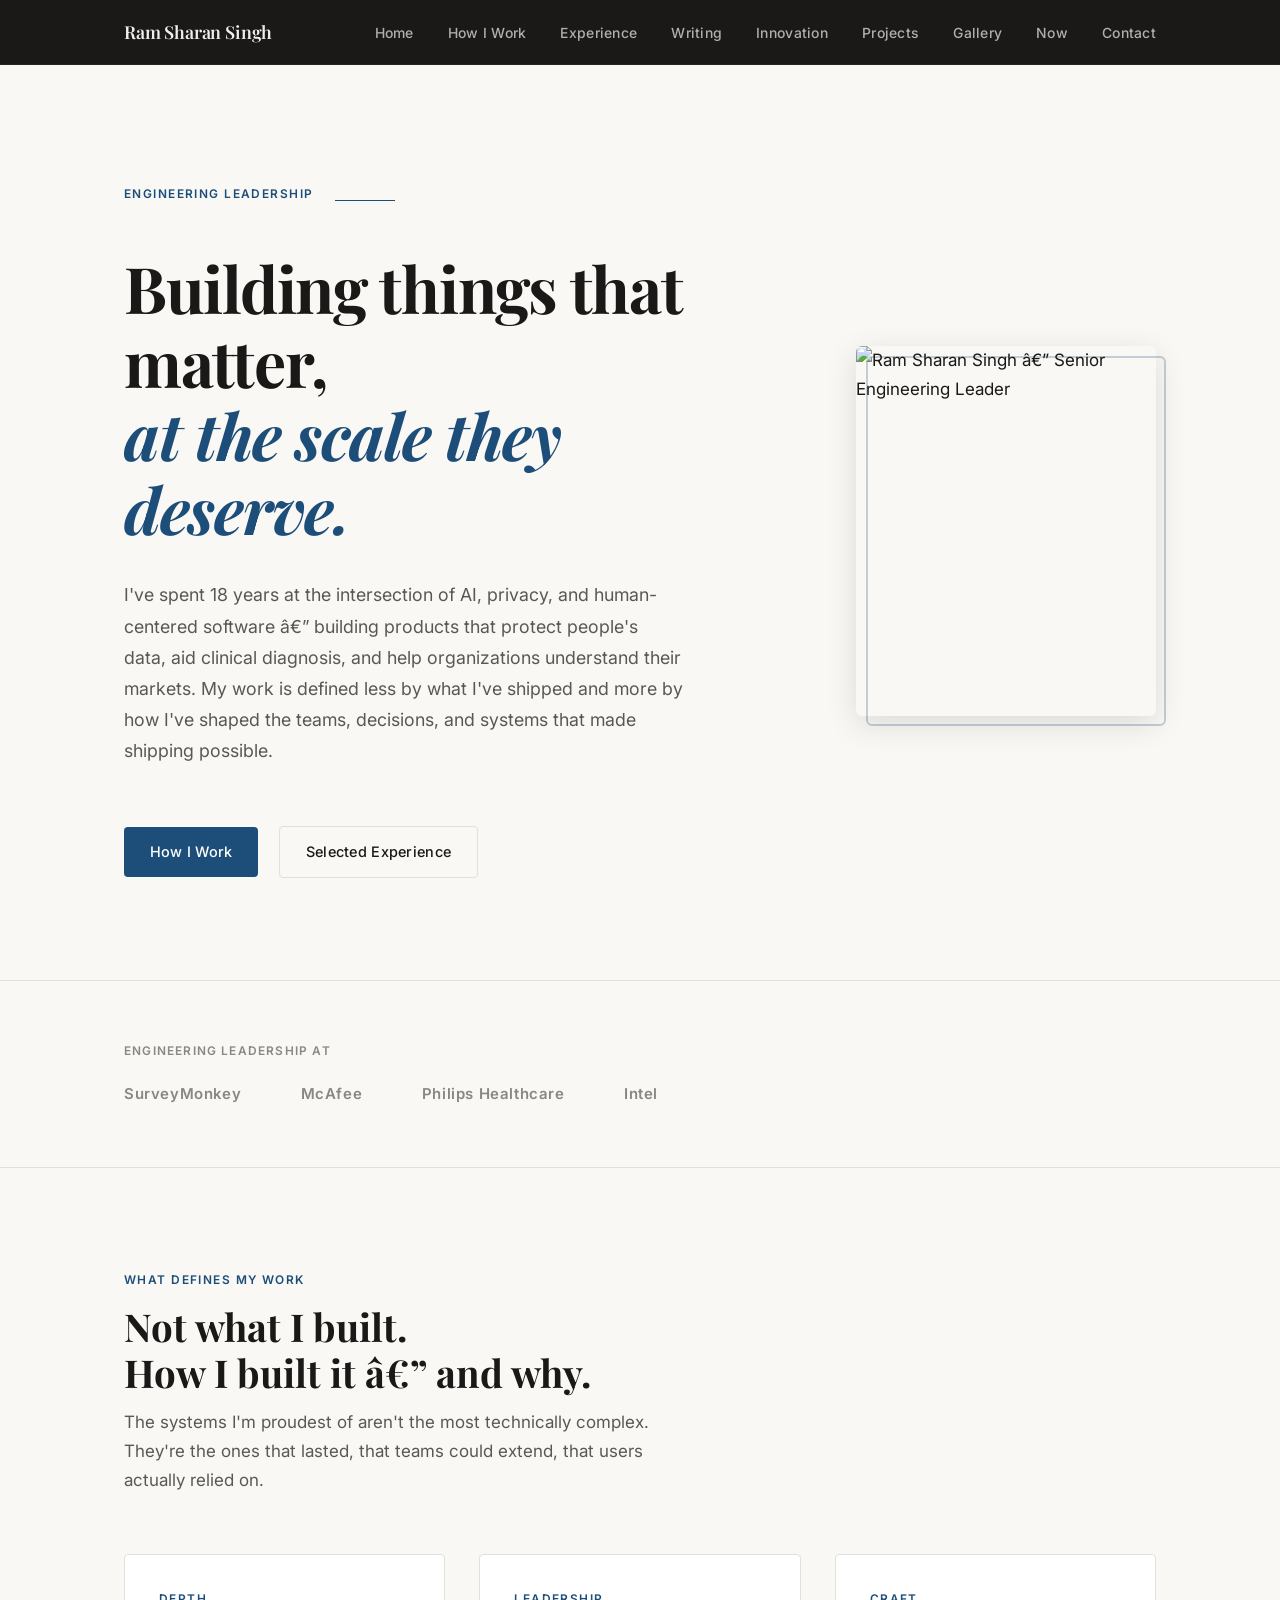
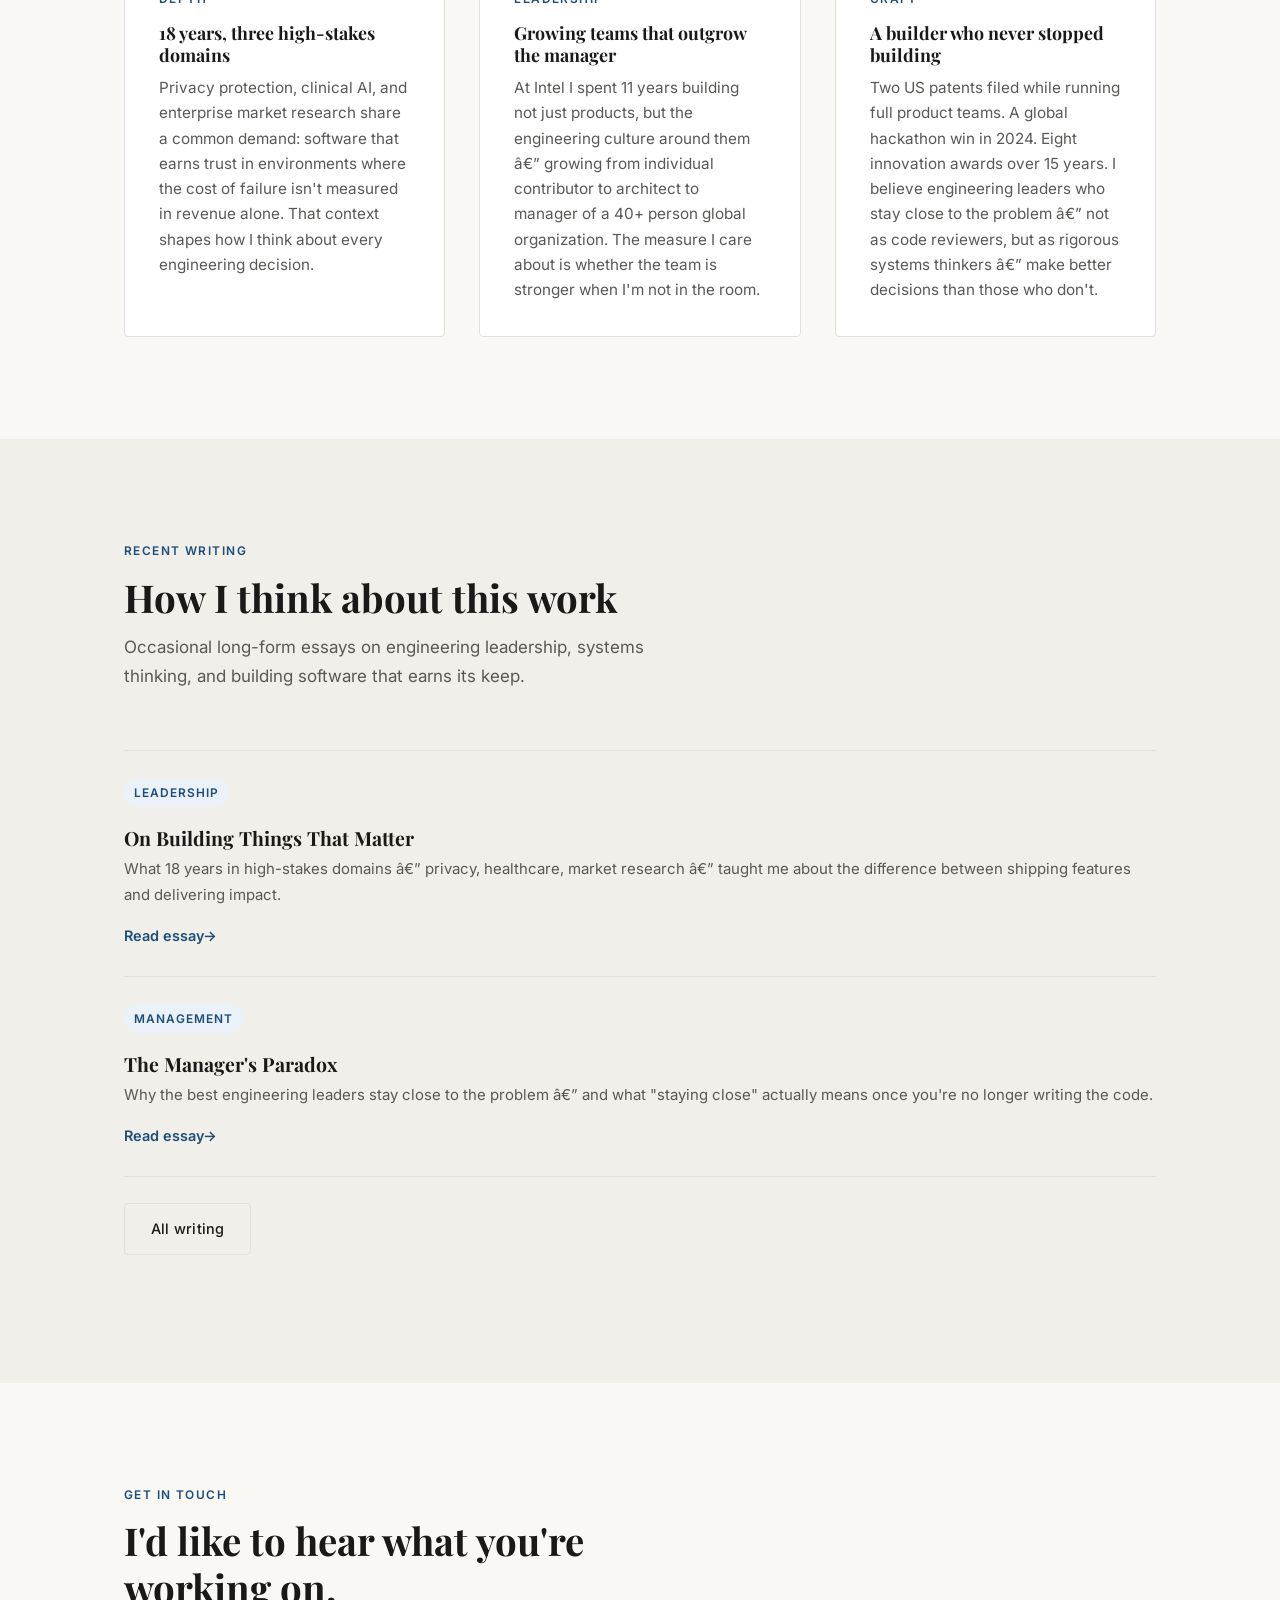
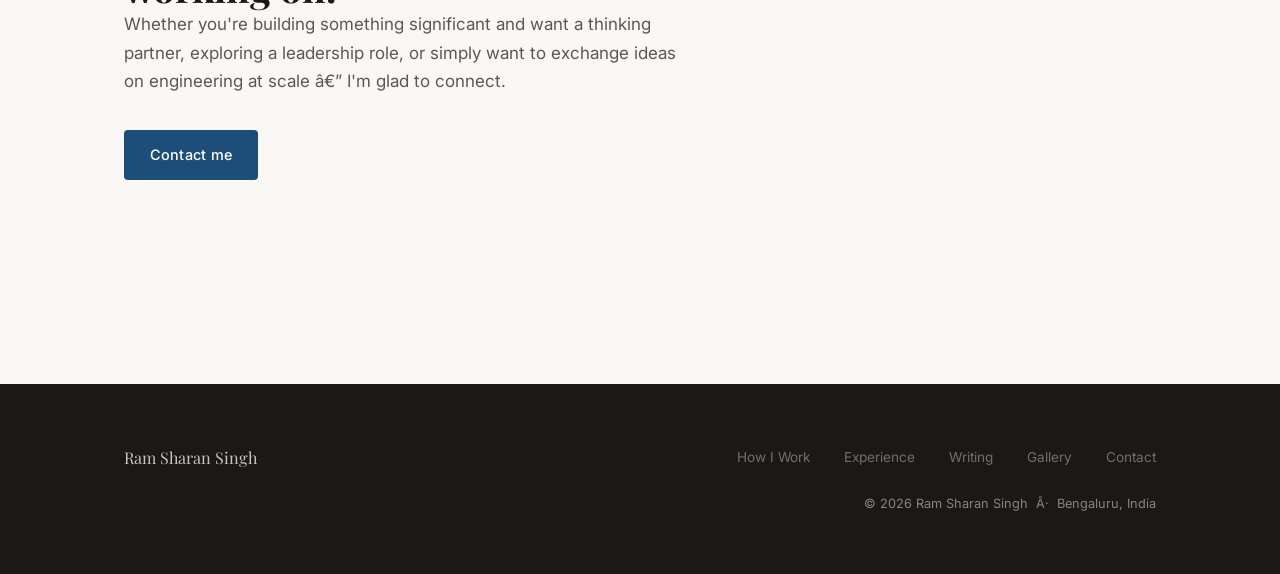
==== index.html @ 9e93222e "Add gallery page, align gallery layout, and fix site navigation" ====
﻿<!DOCTYPE html>
<html lang="en">
<head>
  <meta charset="UTF-8" />
  <meta name="viewport" content="width=device-width, initial-scale=1.0" />

  <title>Ram Sharan Singh â€” Senior Engineering Leader | AI, Privacy &amp; Scale</title>
  <meta name="description" content="Ram Sharan Singh is a senior engineering leader with 18 years building AI-powered products in privacy, healthcare, and market research at SurveyMonkey, McAfee, Philips, and Intel. Based in Bengaluru, India." />
  <meta name="keywords" content="Ram Sharan Singh, engineering leader, AI, privacy, SurveyMonkey, McAfee, Philips Healthcare, Intel, Bengaluru, India, senior engineering manager" />
  <meta name="author" content="Ram Sharan Singh" />
  <meta name="robots" content="index, follow" />

  <!-- Open Graph -->
  <meta property="og:type" content="website" />
  <meta property="og:url" content="https://ramsharans.com/" />
  <meta property="og:site_name" content="Ram Sharan Singh" />
  <meta property="og:title" content="Ram Sharan Singh â€” Senior Engineering Leader" />
  <meta property="og:description" content="18 years building what matters â€” AI, privacy, healthcare, and market research at SurveyMonkey, McAfee, Philips, and Intel." />
  <meta property="og:image" content="https://ramsharans.com/images/photo.png" />
  <meta property="og:image:width" content="420" />
  <meta property="og:image:height" content="520" />
  <meta property="og:image:alt" content="Ram Sharan Singh â€” Senior Engineering Leader" />
  <meta property="og:locale" content="en_IN" />

  <!-- Canonical -->
  <link rel="canonical" href="https://ramsharans.com/" />

  <!-- JSON-LD: Person schema -->
  <script type="application/ld+json">
  {
    "@context": "https://schema.org",
    "@type": "Person",
    "name": "Ram Sharan Singh",
    "jobTitle": "Senior Engineering Manager",
    "description": "Engineering leader with 18 years of experience building AI-powered products in privacy, healthcare, and market research at SurveyMonkey, McAfee, Philips Healthcare, and Intel.",
    "url": "https://ramsharans.com",
    "image": "https://ramsharans.com/images/photo.png",
    "sameAs": [
      "https://www.linkedin.com/in/ramsharans",
      "https://github.com/ramsharans"
    ],
    "worksFor": {
      "@type": "Organization",
      "name": "SurveyMonkey",
      "url": "https://www.surveymonkey.com"
    },
    "address": {
      "@type": "PostalAddress",
      "addressLocality": "Bengaluru",
      "addressRegion": "Karnataka",
      "addressCountry": "IN"
    },
    "alumniOf": [
      { "@type": "Organization", "name": "McAfee" },
      { "@type": "Organization", "name": "Philips Healthcare" },
      { "@type": "Organization", "name": "Intel" }
    ],
    "knowsAbout": [
      "Engineering Leadership",
      "Artificial Intelligence",
      "Privacy Technology",
      "Cloud Architecture",
      "Healthcare Technology",
      "Market Research Technology",
      "Software Engineering Management",
      "Distributed Systems"
    ],
    "hasCredential": [
      {
        "@type": "EducationalOccupationalCredential",
        "name": "Master of Computer Applications",
        "credentialCategory": "degree"
      },
      {
        "@type": "EducationalOccupationalCredential",
        "name": "The Leadership Consortium Certificate",
        "credentialCategory": "certificate"
      }
    ]
  }
  </script>

  <!-- JSON-LD: WebSite schema -->
  <script type="application/ld+json">
  {
    "@context": "https://schema.org",
    "@type": "WebSite",
    "name": "Ram Sharan Singh",
    "url": "https://ramsharans.com",
    "description": "Personal website of Ram Sharan Singh, senior engineering leader specialising in AI, privacy, and scalable software systems.",
    "author": {
      "@type": "Person",
      "name": "Ram Sharan Singh"
    }
  }
  </script>

  <!-- Favicon -->
  <link rel="icon" type="image/svg+xml" href="images/favicon.svg" />
  <!-- Theme colour for mobile browsers -->
  <meta name="theme-color" content="#1D4E7A" />

  <link rel="stylesheet" href="css/main.css" />

  <!-- Google Analytics -->
  <script async src="https://www.googletagmanager.com/gtag/js?id=G-N9EWBCT1ZE"></script>
  <script>
    window.dataLayer = window.dataLayer || [];
    function gtag(){dataLayer.push(arguments);}
    gtag('js', new Date());
    gtag('config', 'G-N9EWBCT1ZE');
  </script>
</head>
<body>

  <!-- ============================================================
       NAVIGATION â€” same across all pages
       ============================================================ -->
  <nav class="nav" role="navigation" aria-label="Main navigation">
    <div class="nav-inner">
      <a href="index.html" class="nav-brand">Ram Sharan Singh</a>
      <button class="nav-toggle" aria-label="Toggle menu" aria-expanded="false">
        <span></span><span></span><span></span>
      </button>
      <ul class="nav-links" role="list">
        <li><a href="index.html">Home</a></li>
        <li><a href="how-i-work.html">How I Work</a></li>
        <li><a href="experience.html">Experience</a></li>
        <li><a href="writing.html">Writing</a></li>
        <li><a href="innovation.html">Innovation</a></li>
        <li><a href="projects.html">Projects</a></li>
        <li><a href="gallery.html">Gallery</a></li>
        <li><a href="now.html">Now</a></li>
        <li><a href="contact.html">Contact</a></li>
      </ul>
    </div>
  </nav>

  <main>

    <!-- ============================================================
         HERO
         Customize: headline, summary paragraph, CTA links
         Photo: replace images/photo.png with your own image file
         ============================================================ -->
    <section class="hero section">
      <div class="container">
        <div class="hero-layout">

          <!-- Left: text content -->
          <div class="hero-content">
            <div class="hero-eyebrow">
              <span class="eyebrow">Engineering Leadership</span>
            </div>

            <h1>
              Building things that matter,<br>
              <em>at the scale they deserve.</em>
            </h1>

            <p class="hero-summary">
              I've spent 18 years at the intersection of AI, privacy, and human-centered
              software â€” building products that protect people's data, aid clinical diagnosis,
              and help organizations understand their markets. My work is defined less by
              what I've shipped and more by how I've shaped the teams, decisions, and systems
              that made shipping possible.
            </p>

            <div class="hero-ctas">
              <a href="how-i-work.html" class="btn btn-primary">How I Work</a>
              <a href="experience.html" class="btn btn-secondary">Selected Experience</a>
            </div>
          </div>

          <!-- Right: portrait photo -->
          <div class="hero-photo-wrap">
            <div class="hero-photo-frame">
              <img
                src="images/photo.png"
                alt="Ram Sharan Singh â€” Senior Engineering Leader"
                class="hero-photo"
                width="420"
                height="520"
                loading="eager"
              />
            </div>
          </div>

        </div>
      </div>
    </section>

    <!-- ============================================================
         CREDIBILITY BAR
         Customize: company names / tenure
         ============================================================ -->
    <section class="credibility">
      <div class="container">
        <p class="credibility-label">Engineering leadership at</p>
        <div class="credibility-logos">
          <span>SurveyMonkey</span>
          <span>McAfee</span>
          <span>Philips Healthcare</span>
          <span>Intel</span>
        </div>
      </div>
    </section>

    <!-- ============================================================
         POSITIONING HIGHLIGHTS â€” three signal cards
         ============================================================ -->
    <section class="section">
      <div class="container">

        <div class="section-header">
          <span class="eyebrow">What defines my work</span>
          <h2>Not what I built.<br>How I built it â€” and why.</h2>
          <p>
            The systems I'm proudest of aren't the most technically complex.
            They're the ones that lasted, that teams could extend, that users actually relied on.
          </p>
        </div>

        <div class="highlights">

          <div class="highlight-card">
            <span class="eyebrow">Depth</span>
            <h3>18 years, three high-stakes domains</h3>
            <p>
              Privacy protection, clinical AI, and enterprise market research share a common
              demand: software that earns trust in environments where the cost of failure
              isn't measured in revenue alone. That context shapes how I think about every
              engineering decision.
            </p>
          </div>

          <div class="highlight-card">
            <span class="eyebrow">Leadership</span>
            <h3>Growing teams that outgrow the manager</h3>
            <p>
              At Intel I spent 11 years building not just products, but the engineering culture
              around them â€” growing from individual contributor to architect to manager of
              a 40+ person global organization. The measure I care about is whether the team
              is stronger when I'm not in the room.
            </p>
          </div>

          <div class="highlight-card">
            <span class="eyebrow">Craft</span>
            <h3>A builder who never stopped building</h3>
            <p>
              Two US patents filed while running full product teams. A global hackathon win
              in 2024. Eight innovation awards over 15 years. I believe engineering leaders
              who stay close to the problem â€” not as code reviewers, but as rigorous systems
              thinkers â€” make better decisions than those who don't.
            </p>
          </div>

        </div>

      </div>
    </section>

    <!-- ============================================================
         WRITING TEASER
         ============================================================ -->
    <section class="section section-alt">
      <div class="container">

        <div class="section-header">
          <span class="eyebrow">Recent Writing</span>
          <h2>How I think about this work</h2>
          <p>
            Occasional long-form essays on engineering leadership, systems thinking,
            and building software that earns its keep.
          </p>
        </div>

        <div style="display:flex; flex-direction:column; gap:1px;">

          <div style="padding: 1.5rem 0; border-top: 1px solid var(--border);">
            <span class="writing-tag">Leadership</span>
            <h3 style="font-size:1.15rem; margin: 0.4rem 0 0.4rem;">
              <a href="writing/on-building-things-that-matter.html" style="color:var(--text-primary); transition:color 200ms ease;">
                On Building Things That Matter
              </a>
            </h3>
            <p style="font-size:0.88rem; color:var(--text-secondary); margin-bottom:0.75rem;">
              What 18 years in high-stakes domains â€” privacy, healthcare, market research â€”
              taught me about the difference between shipping features and delivering impact.
            </p>
            <a href="writing/on-building-things-that-matter.html" class="btn-ghost">Read essay</a>
          </div>

          <div style="padding: 1.5rem 0; border-top: 1px solid var(--border);">
            <span class="writing-tag">Management</span>
            <h3 style="font-size:1.15rem; margin: 0.4rem 0 0.4rem;">
              <a href="writing/the-managers-paradox.html" style="color:var(--text-primary); transition:color 200ms ease;">
                The Manager's Paradox
              </a>
            </h3>
            <p style="font-size:0.88rem; color:var(--text-secondary); margin-bottom:0.75rem;">
              Why the best engineering leaders stay close to the problem â€”
              and what "staying close" actually means once you're no longer writing the code.
            </p>
            <a href="writing/the-managers-paradox.html" class="btn-ghost">Read essay</a>
          </div>

          <div style="padding: 1.5rem 0; border-top: 1px solid var(--border);">
            <a href="writing.html" class="btn btn-secondary" style="display:inline-flex;">
              All writing
            </a>
          </div>

        </div>

      </div>
    </section>

    <!-- ============================================================
         CONTACT CTA
         ============================================================ -->
    <section class="section">
      <div class="container">
        <div style="max-width:560px;">
          <span class="eyebrow">Get in touch</span>
          <h2>I'd like to hear what you're working on.</h2>
          <p style="color:var(--text-secondary); margin-bottom:var(--space-lg);">
            Whether you're building something significant and want a thinking partner,
            exploring a leadership role, or simply want to exchange ideas on engineering
            at scale â€” I'm glad to connect.
          </p>
          <a href="contact.html" class="btn btn-primary">Contact me</a>
        </div>
      </div>
    </section>

  </main>

  <!-- ============================================================
       FOOTER â€” same across all pages
       ============================================================ -->
  <footer class="footer" role="contentinfo">
    <div class="footer-inner">
      <span class="footer-brand">Ram Sharan Singh</span>
      <nav class="footer-links" aria-label="Footer navigation">
        <a href="how-i-work.html">How I Work</a>
        <a href="experience.html">Experience</a>
        <a href="writing.html">Writing</a>
        
        <a href="gallery.html">Gallery</a>
        <a href="contact.html">Contact</a>
      </nav>
      <p class="footer-copy">
        <!-- Customize: update year automatically or manually -->
        &copy; 2026 Ram Sharan Singh &nbsp;Â·&nbsp; Bengaluru, India
      </p>
    </div>
  </footer>

  <script src="js/nav.js"></script>
</body>
</html>
---- css/main.css ----
/* ============================================================
   Ram Sharan Singh — Personal Site
   Design System: Minimalist editorial, calm authority
   Customize: CSS variables in :root for colors/fonts
   ============================================================ */

/* --- Google Fonts import --- */
@import url('https://fonts.googleapis.com/css2?family=Playfair+Display:ital,wght@0,400;0,600;0,700;1,400&family=Inter:wght@300;400;500;600&display=swap');

/* --- Design Tokens --- */
:root {
  /* Color palette */
  --bg:          #F9F8F5;      /* warm off-white canvas */
  --bg-alt:      #F1EFE9;      /* alternating section background */
  --surface:     #FFFFFF;
  --text-primary: #1A1918;     /* warm near-black */
  --text-secondary: #5A5855;   /* warm mid-gray */
  --text-muted:  #8A8884;      /* light gray labels */
  --accent:      #1D4E7A;      /* deep slate blue — authority, calm */
  --accent-hover: #163A5A;
  --accent-light: #EAF1F8;
  --border:      #E2E0DC;
  --nav-bg:      #1A1918;      /* dark nav */
  --nav-text:    #F0EFEB;

  /* Typography */
  --font-serif:  'Playfair Display', Georgia, 'Times New Roman', serif;
  --font-sans:   'Inter', -apple-system, BlinkMacSystemFont, 'Segoe UI', sans-serif;

  /* Spacing */
  --space-xs:   0.375rem;
  --space-sm:   0.75rem;
  --space-md:   1.25rem;
  --space-lg:   2rem;
  --space-xl:   3.5rem;
  --space-2xl:  6rem;

  /* Layout */
  --container:  1100px;
  --prose:      680px;

  /* Transitions */
  --transition: 200ms ease;

  /* Radius */
  --radius:     4px;
}

/* --- Reset --- */
*, *::before, *::after { box-sizing: border-box; margin: 0; padding: 0; }

html {
  font-size: 17px;
  scroll-behavior: smooth;
  -webkit-text-size-adjust: 100%;
}

body {
  font-family: var(--font-sans);
  background: var(--bg);
  color: var(--text-primary);
  line-height: 1.7;
  font-weight: 400;
  -webkit-font-smoothing: antialiased;
  -moz-osx-font-smoothing: grayscale;
}

img { max-width: 100%; display: block; }
a { color: inherit; text-decoration: none; }
ul { list-style: none; }

/* --- Typography --- */
h1, h2, h3, h4 {
  font-family: var(--font-serif);
  line-height: 1.2;
  font-weight: 700;
  color: var(--text-primary);
}

h1 { font-size: clamp(2.4rem, 5vw, 3.8rem); }
h2 { font-size: clamp(1.75rem, 3vw, 2.5rem); }
h3 { font-size: clamp(1.25rem, 2vw, 1.6rem); }
h4 { font-size: 1.1rem; font-family: var(--font-sans); font-weight: 600; }

p { margin-bottom: 1.25em; }
p:last-child { margin-bottom: 0; }

strong { font-weight: 600; }
em { font-style: italic; }

/* --- Layout Utilities --- */
.container {
  max-width: var(--container);
  margin: 0 auto;
  padding: 0 var(--space-lg);
}

.prose {
  max-width: var(--prose);
}

.section {
  padding: var(--space-2xl) 0;
}

.section-alt {
  background: var(--bg-alt);
}

/* --- Eyebrow Labels --- */
.eyebrow {
  font-family: var(--font-sans);
  font-size: 0.7rem;
  font-weight: 600;
  letter-spacing: 0.12em;
  text-transform: uppercase;
  color: var(--accent);
  display: block;
  margin-bottom: 0.75rem;
}

/* --- Navigation --- */
.nav {
  background: var(--nav-bg);
  position: sticky;
  top: 0;
  z-index: 100;
  border-bottom: 1px solid rgba(255,255,255,0.05);
}

.nav-inner {
  max-width: var(--container);
  margin: 0 auto;
  padding: 0 var(--space-lg);
  display: flex;
  align-items: center;
  justify-content: space-between;
  height: 64px;
}

.nav-brand {
  font-family: var(--font-serif);
  font-size: 1.05rem;
  font-weight: 600;
  color: var(--nav-text);
  letter-spacing: -0.01em;
  white-space: nowrap;
}

.nav-brand:hover { color: #fff; }

.nav-links {
  display: flex;
  align-items: center;
  gap: var(--space-lg);
}

.nav-links a {
  font-size: 0.82rem;
  font-weight: 500;
  color: rgba(240,239,235,0.7);
  letter-spacing: 0.02em;
  transition: color var(--transition);
  white-space: nowrap;
}

.nav-links a:hover,
.nav-links a.active { color: #fff; }

/* Hamburger toggle */
.nav-toggle {
  display: none;
  flex-direction: column;
  gap: 5px;
  cursor: pointer;
  padding: 4px;
  background: none;
  border: none;
}

.nav-toggle span {
  display: block;
  width: 24px;
  height: 2px;
  background: var(--nav-text);
  border-radius: 2px;
  transition: transform var(--transition), opacity var(--transition);
}

/* --- Hero Section --- */
.hero {
  padding: var(--space-2xl) 0;
  padding-top: calc(var(--space-2xl) + 1rem);
}

/* Two-column hero layout: text left, photo right */
.hero-layout {
  display: grid;
  grid-template-columns: 1fr auto;
  gap: var(--space-2xl);
  align-items: center;
}

.hero-content {
  min-width: 0;
}

.hero-eyebrow {
  display: flex;
  align-items: center;
  gap: var(--space-md);
  margin-bottom: var(--space-lg);
}

.hero-eyebrow::after {
  content: '';
  flex: 1;
  max-width: 60px;
  height: 1px;
  background: var(--accent);
}

.hero h1 {
  max-width: 680px;
  margin-bottom: var(--space-lg);
  line-height: 1.15;
  letter-spacing: -0.02em;
}

.hero h1 em {
  font-style: italic;
  color: var(--accent);
}

.hero-summary {
  max-width: 560px;
  font-size: 1.05rem;
  color: var(--text-secondary);
  line-height: 1.75;
  margin-bottom: var(--space-xl);
}

.hero-ctas {
  display: flex;
  flex-wrap: wrap;
  gap: var(--space-md);
  align-items: center;
}

/* Photo frame */
.hero-photo-wrap {
  flex-shrink: 0;
}

.hero-photo-frame {
  position: relative;
  width: 300px;
}

/* Decorative offset border behind the photo */
.hero-photo-frame::before {
  content: '';
  position: absolute;
  inset: 0;
  border: 2px solid var(--accent);
  border-radius: 6px;
  transform: translate(10px, 10px);
  opacity: 0.25;
  z-index: 0;
}

.hero-photo {
  position: relative;
  z-index: 1;
  width: 300px;
  height: 370px;
  object-fit: cover;
  object-position: center top;
  border-radius: 6px;
  display: block;
  box-shadow: 0 8px 32px rgba(0,0,0,0.12);
}

/* --- Buttons --- */
.btn {
  display: inline-flex;
  align-items: center;
  gap: 0.4rem;
  padding: 0.75rem 1.5rem;
  font-family: var(--font-sans);
  font-size: 0.85rem;
  font-weight: 500;
  letter-spacing: 0.02em;
  border-radius: var(--radius);
  transition: all var(--transition);
  cursor: pointer;
  border: none;
}

.btn-primary {
  background: var(--accent);
  color: #fff;
}

.btn-primary:hover {
  background: var(--accent-hover);
  transform: translateY(-1px);
}

.btn-secondary {
  background: transparent;
  color: var(--text-primary);
  border: 1.5px solid var(--border);
}

.btn-secondary:hover {
  border-color: var(--accent);
  color: var(--accent);
}

.btn-ghost {
  background: transparent;
  color: var(--accent);
  padding: 0;
  font-weight: 600;
  font-size: 0.85rem;
  gap: 0.3rem;
}

.btn-ghost::after {
  content: '→';
  transition: transform var(--transition);
}

.btn-ghost:hover::after { transform: translateX(3px); }

/* --- Credibility Bar --- */
.credibility {
  padding: var(--space-xl) 0;
  border-top: 1px solid var(--border);
  border-bottom: 1px solid var(--border);
}

.credibility-label {
  font-size: 0.7rem;
  font-weight: 600;
  letter-spacing: 0.1em;
  text-transform: uppercase;
  color: var(--text-muted);
  margin-bottom: var(--space-md);
}

.credibility-logos {
  display: flex;
  flex-wrap: wrap;
  align-items: center;
  gap: var(--space-xl);
}

.credibility-logos span {
  font-family: var(--font-sans);
  font-size: 0.88rem;
  font-weight: 600;
  color: var(--text-secondary);
  letter-spacing: 0.04em;
  opacity: 0.7;
  transition: opacity var(--transition);
}

.credibility-logos span:hover { opacity: 1; }

/* --- Highlight Grid (Home 3-column) --- */
.highlights {
  display: grid;
  grid-template-columns: repeat(3, 1fr);
  gap: var(--space-lg);
  margin-top: var(--space-xl);
}

.highlight-card {
  padding: var(--space-lg);
  background: var(--surface);
  border: 1px solid var(--border);
  border-radius: var(--radius);
  transition: border-color var(--transition), box-shadow var(--transition);
}

.highlight-card:hover {
  border-color: var(--accent);
  box-shadow: 0 4px 20px rgba(29,78,122,0.07);
}

.highlight-card h3 {
  font-size: 1.05rem;
  margin-bottom: 0.6rem;
}

.highlight-card p {
  font-size: 0.9rem;
  color: var(--text-secondary);
  line-height: 1.65;
  margin-bottom: 0;
}

/* --- Section Header --- */
.section-header {
  margin-bottom: var(--space-xl);
}

.section-header h2 {
  margin-bottom: 0.75rem;
}

.section-header p {
  max-width: 560px;
  color: var(--text-secondary);
  font-size: 1rem;
  margin-bottom: 0;
}

/* --- Principle Blocks (How I Work) --- */
.principle {
  display: grid;
  grid-template-columns: 1fr 2fr;
  gap: var(--space-xl);
  padding: var(--space-xl) 0;
  border-top: 1px solid var(--border);
}

.principle:last-child { border-bottom: 1px solid var(--border); }

.principle-label {
  padding-top: 0.3rem;
}

.principle-label .number {
  font-family: var(--font-serif);
  font-size: 3rem;
  font-weight: 400;
  color: var(--border);
  line-height: 1;
  margin-bottom: 0.5rem;
  display: block;
}

.principle-label h3 {
  font-size: 1.15rem;
  line-height: 1.3;
}

.principle-body p {
  color: var(--text-secondary);
  font-size: 0.95rem;
  line-height: 1.75;
}

/* --- Optimize Table --- */
.optimize-grid {
  display: grid;
  grid-template-columns: 1fr 1fr;
  gap: var(--space-lg);
  margin-top: var(--space-xl);
}

.optimize-col {
  padding: var(--space-lg);
  border-radius: var(--radius);
}

.optimize-col.for {
  background: var(--accent-light);
  border-left: 3px solid var(--accent);
}

.optimize-col.avoid {
  background: var(--bg-alt);
  border-left: 3px solid var(--border);
}

.optimize-col h4 {
  margin-bottom: var(--space-md);
  font-size: 0.8rem;
  font-weight: 600;
  letter-spacing: 0.08em;
  text-transform: uppercase;
  color: var(--text-muted);
}

.optimize-col li {
  font-size: 0.9rem;
  color: var(--text-secondary);
  padding: 0.4rem 0;
  border-bottom: 1px solid rgba(0,0,0,0.05);
  display: flex;
  align-items: center;
  gap: 0.5rem;
}

.optimize-col li:last-child { border-bottom: none; }

.optimize-col.for li::before {
  content: '✓';
  color: var(--accent);
  font-weight: 700;
  font-size: 0.75rem;
  flex-shrink: 0;
}

.optimize-col.avoid li::before {
  content: '×';
  color: var(--text-muted);
  font-weight: 700;
  font-size: 0.75rem;
  flex-shrink: 0;
}

/* --- Case Studies (Experience) --- */
.case {
  padding: var(--space-xl) 0;
  border-top: 1px solid var(--border);
}

.case:first-of-type { border-top: none; padding-top: 0; }

.case-meta {
  display: flex;
  flex-wrap: wrap;
  align-items: baseline;
  gap: 0.5rem var(--space-md);
  margin-bottom: var(--space-md);
}

.case-company {
  font-size: 0.75rem;
  font-weight: 600;
  letter-spacing: 0.1em;
  text-transform: uppercase;
  color: var(--accent);
}

.case-tenure {
  font-size: 0.8rem;
  color: var(--text-muted);
}

.case h3 {
  font-size: clamp(1.3rem, 2.5vw, 1.75rem);
  margin-bottom: var(--space-md);
  line-height: 1.25;
}

.case-grid {
  display: grid;
  grid-template-columns: repeat(3, 1fr);
  gap: var(--space-lg);
  margin: var(--space-lg) 0;
  padding: var(--space-lg);
  background: var(--bg-alt);
  border-radius: var(--radius);
}

.case-dimension h4 {
  font-size: 0.7rem;
  font-weight: 600;
  letter-spacing: 0.1em;
  text-transform: uppercase;
  color: var(--text-muted);
  margin-bottom: 0.5rem;
}

.case-dimension p {
  font-size: 0.9rem;
  color: var(--text-secondary);
  margin-bottom: 0;
  line-height: 1.6;
}

.case-body {
  font-size: 0.95rem;
  color: var(--text-secondary);
  line-height: 1.8;
}

.case-lesson {
  margin-top: var(--space-lg);
  padding: var(--space-md) var(--space-lg);
  border-left: 3px solid var(--accent);
  background: var(--accent-light);
  border-radius: 0 var(--radius) var(--radius) 0;
  font-style: italic;
  font-size: 0.95rem;
  color: var(--text-secondary);
}

/* --- Writing Cards --- */
.writing-grid {
  display: grid;
  grid-template-columns: repeat(2, 1fr);
  gap: var(--space-lg);
}

.writing-card {
  padding: var(--space-lg);
  border: 1px solid var(--border);
  border-radius: var(--radius);
  background: var(--surface);
  transition: all var(--transition);
  display: flex;
  flex-direction: column;
}

.writing-card:hover {
  border-color: var(--accent);
  box-shadow: 0 4px 20px rgba(29,78,122,0.07);
  transform: translateY(-2px);
}

.writing-card.featured {
  grid-column: span 2;
  display: grid;
  grid-template-columns: 2fr 1fr;
  gap: var(--space-xl);
  align-items: center;
  border-left: 3px solid var(--accent);
}

.writing-tag {
  font-size: 0.7rem;
  font-weight: 600;
  letter-spacing: 0.08em;
  text-transform: uppercase;
  color: var(--accent);
  background: var(--accent-light);
  padding: 0.25rem 0.6rem;
  border-radius: 20px;
  display: inline-block;
  margin-bottom: var(--space-sm);
}

.writing-card h3 {
  font-size: 1.2rem;
  margin-bottom: 0.5rem;
  line-height: 1.3;
}

.writing-card p {
  font-size: 0.9rem;
  color: var(--text-secondary);
  line-height: 1.65;
  margin-bottom: var(--space-md);
  flex: 1;
}

.writing-stub {
  padding: var(--space-md) 0;
  border-top: 1px solid var(--border);
  display: flex;
  flex-direction: column;
  gap: 0.3rem;
}

.writing-stub-title {
  font-family: var(--font-serif);
  font-size: 1rem;
  font-weight: 600;
  color: var(--text-secondary);
}

.writing-stub-note {
  font-size: 0.8rem;
  color: var(--text-muted);
}

/* --- Project Cards --- */
.project-grid {
  display: grid;
  grid-template-columns: repeat(2, 1fr);
  gap: var(--space-lg);
}

.project-card {
  padding: var(--space-lg);
  border: 1px solid var(--border);
  border-radius: var(--radius);
  border-left: 3px solid var(--accent);
  background: var(--surface);
  transition: all var(--transition);
  display: flex;
  flex-direction: column;
  gap: var(--space-sm);
}

.project-card:hover {
  border-left-color: var(--accent-hover);
  box-shadow: 0 4px 20px rgba(29,78,122,0.09);
  transform: translateY(-2px);
}

.project-card-meta {
  display: flex;
  align-items: center;
  gap: 0.75rem;
}

.project-label {
  font-family: var(--font-sans);
  font-size: 0.72rem;
  font-weight: 600;
  letter-spacing: 0.08em;
  text-transform: uppercase;
  color: var(--text-muted);
}

.project-status {
  font-size: 0.68rem;
  font-weight: 600;
  letter-spacing: 0.06em;
  text-transform: uppercase;
  color: #2a7a4b;
  background: #e6f4ed;
  padding: 0.15rem 0.5rem;
  border-radius: 20px;
}

.project-card h3 {
  font-size: 1.25rem;
  line-height: 1.25;
  margin-bottom: 0;
}

.project-card p {
  font-size: 0.9rem;
  color: var(--text-secondary);
  line-height: 1.75;
  flex-grow: 1;
}

.project-features {
  list-style: none;
  display: flex;
  flex-direction: column;
  gap: 0.35rem;
  margin: 0.25rem 0;
}

.project-features li {
  font-size: 0.83rem;
  color: var(--text-secondary);
  display: flex;
  gap: 0.5rem;
  align-items: flex-start;
}

.project-features li::before {
  content: "·";
  color: var(--accent);
  font-weight: 700;
  flex-shrink: 0;
}

.project-link {
  display: inline-flex;
  align-items: center;
  gap: 0.3rem;
  font-size: 0.85rem;
  font-weight: 600;
  color: var(--accent);
  text-decoration: none;
  margin-top: auto;
  padding-top: var(--space-sm);
  border-top: 1px solid var(--border);
  transition: color var(--transition);
}

.project-link:hover { color: var(--accent-hover); }

.project-placeholder {
  padding: var(--space-lg);
  border: 1px dashed var(--border);
  border-radius: var(--radius);
  display: flex;
  align-items: center;
  justify-content: center;
  text-align: center;
  color: var(--text-muted);
  font-size: 0.85rem;
  line-height: 1.6;
  min-height: 200px;
}

.gallery-grid {
  display: grid;
  grid-template-columns: repeat(auto-fit, minmax(260px, 1fr));
  gap: var(--space-lg);
  align-items: start;
}

.gallery-card {
  overflow: hidden;
  border: 1px solid var(--border);
  border-radius: var(--radius);
  background: var(--surface);
  transition: transform var(--transition), box-shadow var(--transition), border-color var(--transition);
  display: flex;
  flex-direction: column;
}

.gallery-card:hover {
  transform: translateY(-2px);
  border-color: var(--accent);
  box-shadow: 0 14px 36px rgba(29,78,122,0.08);
}

.gallery-card img {
  width: 100%;
  aspect-ratio: 4 / 3;
  object-fit: cover;
  display: block;
  image-rendering: auto;
}

.gallery-card-body {
  padding: var(--space-md);
  display: flex;
  flex-direction: column;
  gap: 0.55rem;
  justify-content: space-between;
}

.gallery-card-title {
  font-size: 1rem;
  margin-bottom: 0;
}

.gallery-card-text {
  color: var(--text-secondary);
  font-size: 0.95rem;
  line-height: 1.65;
  margin: 0;
}

.gallery-note {
  max-width: 680px;
  color: var(--text-secondary);
  font-size: 0.95rem;
  line-height: 1.75;
  margin-bottom: var(--space-xl);
}

@media (max-width: 900px) {
  .gallery-grid { grid-template-columns: repeat(2, minmax(0, 1fr)); }
}

@media (max-width: 640px) {
  .gallery-grid { grid-template-columns: 1fr; }
}

/* --- Innovation Items --- */
.innovation-list {
  display: flex;
  flex-direction: column;
  gap: var(--space-xl);
}

.innovation-item {
  display: grid;
  grid-template-columns: 120px 1fr;
  gap: var(--space-xl);
  padding-top: var(--space-xl);
  border-top: 1px solid var(--border);
}

.innovation-item:first-child { border-top: none; padding-top: 0; }

.innovation-year {
  font-family: var(--font-serif);
  font-size: 2.5rem;
  font-weight: 400;
  color: var(--border);
  line-height: 1;
  padding-top: 0.25rem;
}

.innovation-type {
  font-size: 0.7rem;
  font-weight: 600;
  letter-spacing: 0.1em;
  text-transform: uppercase;
  color: var(--accent);
  display: block;
  margin-bottom: 0.5rem;
}

.innovation-item h3 {
  font-size: 1.25rem;
  margin-bottom: 0.75rem;
  line-height: 1.3;
}

.innovation-item p {
  font-size: 0.9rem;
  color: var(--text-secondary);
  line-height: 1.75;
  margin-bottom: 0;
}

/* --- Now Page --- */
.now-section {
  max-width: 640px;
}

.now-item {
  padding: var(--space-lg) 0;
  border-bottom: 1px solid var(--border);
}

.now-item:last-child { border-bottom: none; }

.now-item h3 {
  font-size: 1.1rem;
  margin-bottom: 0.5rem;
}

.now-item p {
  font-size: 0.9rem;
  color: var(--text-secondary);
  margin-bottom: 0;
}

/* --- Contact --- */
.contact-body {
  max-width: 580px;
}

.contact-links {
  display: flex;
  flex-direction: column;
  gap: var(--space-md);
  margin-top: var(--space-xl);
}

.contact-link {
  display: flex;
  align-items: center;
  gap: var(--space-md);
  padding: var(--space-md) var(--space-lg);
  background: var(--surface);
  border: 1px solid var(--border);
  border-radius: var(--radius);
  transition: all var(--transition);
  font-size: 0.95rem;
  color: var(--text-primary);
}

.contact-link:hover {
  border-color: var(--accent);
  color: var(--accent);
  box-shadow: 0 2px 12px rgba(29,78,122,0.07);
}

.contact-link-label {
  font-size: 0.7rem;
  font-weight: 600;
  letter-spacing: 0.08em;
  text-transform: uppercase;
  color: var(--text-muted);
  display: block;
  margin-bottom: 0.2rem;
}

.contact-link-value {
  font-weight: 500;
}

/* --- Contact Form --- */
.contact-social-link {
  display: inline-flex;
  align-items: center;
  gap: 0.6rem;
  font-size: 0.88rem;
  color: var(--text-secondary);
  transition: color var(--transition);
}

.contact-social-link:hover { color: var(--accent); }

.contact-form {
  display: flex;
  flex-direction: column;
  gap: var(--space-md);
}

.form-row {
  display: grid;
  grid-template-columns: 1fr 1fr;
  gap: var(--space-md);
}

.form-group {
  display: flex;
  flex-direction: column;
  gap: 0.35rem;
}

.form-label {
  font-size: 0.8rem;
  font-weight: 600;
  color: var(--text-primary);
  letter-spacing: 0.01em;
}

.form-required {
  color: var(--accent);
  margin-left: 1px;
}

.form-input {
  font-family: var(--font-sans);
  font-size: 0.92rem;
  color: var(--text-primary);
  background: var(--surface);
  border: 1.5px solid var(--border);
  border-radius: var(--radius);
  padding: 0.65rem 0.9rem;
  width: 100%;
  transition: border-color var(--transition), box-shadow var(--transition);
  outline: none;
  -webkit-appearance: none;
  appearance: none;
}

.form-input::placeholder { color: var(--text-muted); }

.form-input:focus {
  border-color: var(--accent);
  box-shadow: 0 0 0 3px rgba(29,78,122,0.1);
}

.form-input.input-error {
  border-color: #c0392b;
  box-shadow: 0 0 0 3px rgba(192,57,43,0.08);
}

.form-select {
  background-image: url("data:image/svg+xml,%3Csvg xmlns='http://www.w3.org/2000/svg' width='12' height='8' viewBox='0 0 12 8'%3E%3Cpath d='M1 1l5 5 5-5' stroke='%238A8884' stroke-width='1.5' fill='none' stroke-linecap='round'/%3E%3C/svg%3E");
  background-repeat: no-repeat;
  background-position: right 0.9rem center;
  padding-right: 2.2rem;
  cursor: pointer;
}

.form-textarea {
  resize: vertical;
  min-height: 140px;
  line-height: 1.6;
}

.form-error {
  font-size: 0.78rem;
  color: #c0392b;
  min-height: 1rem;
  display: block;
}

.form-submit {
  align-self: flex-start;
  display: inline-flex;
  align-items: center;
  gap: 0.5rem;
  padding: 0.8rem 1.75rem;
  font-size: 0.88rem;
  margin-top: 0.25rem;
}

.form-submit:disabled {
  opacity: 0.7;
  cursor: not-allowed;
  transform: none;
}

/* Success banner */
.form-success {
  display: flex;
  align-items: flex-start;
  gap: var(--space-md);
  padding: var(--space-md) var(--space-lg);
  background: #eaf7f0;
  border: 1.5px solid #27ae60;
  border-radius: var(--radius);
  color: #1e7a45;
}

.form-success svg { flex-shrink: 0; margin-top: 2px; }

.form-success strong {
  display: block;
  font-size: 0.95rem;
  margin-bottom: 0.25rem;
}

.form-success p {
  font-size: 0.88rem;
  margin: 0;
  color: #2d6a47;
}

/* Error banner */
.form-error-banner {
  display: flex;
  align-items: center;
  gap: 0.75rem;
  padding: var(--space-md) var(--space-lg);
  background: #fdf0ee;
  border: 1.5px solid #e74c3c;
  border-radius: var(--radius);
  color: #c0392b;
  font-size: 0.88rem;
}

/* Responsive form */
@media (max-width: 640px) {
  .form-row { grid-template-columns: 1fr; }
  .form-submit { width: 100%; justify-content: center; }
}

/* --- Essay / Prose page --- */
.essay-header {
  padding: var(--space-2xl) 0 var(--space-xl);
  border-bottom: 1px solid var(--border);
  margin-bottom: var(--space-xl);
}

.essay-header h1 {
  font-size: clamp(1.9rem, 4vw, 3rem);
  max-width: 720px;
  margin-bottom: var(--space-md);
  line-height: 1.2;
}

.essay-meta {
  font-size: 0.82rem;
  color: var(--text-muted);
}

.essay-body {
  max-width: var(--prose);
  font-size: 1.0625rem;
  line-height: 1.85;
}

.essay-body h2 {
  font-size: 1.5rem;
  margin-top: var(--space-xl);
  margin-bottom: var(--space-md);
}

.essay-body p { margin-bottom: 1.4em; }

.essay-nav {
  display: flex;
  justify-content: space-between;
  align-items: center;
  padding: var(--space-xl) 0;
  border-top: 1px solid var(--border);
  margin-top: var(--space-2xl);
  font-size: 0.85rem;
}

/* --- Footer --- */
.footer {
  background: var(--nav-bg);
  color: rgba(240,239,235,0.5);
  padding: var(--space-xl) 0;
  margin-top: var(--space-2xl);
}

.footer-inner {
  max-width: var(--container);
  margin: 0 auto;
  padding: 0 var(--space-lg);
  display: flex;
  align-items: center;
  justify-content: space-between;
  flex-wrap: wrap;
  gap: var(--space-md);
}

.footer-brand {
  font-family: var(--font-serif);
  color: rgba(240,239,235,0.8);
  font-size: 0.95rem;
}

.footer-links {
  display: flex;
  gap: var(--space-lg);
}

.footer-links a {
  font-size: 0.8rem;
  color: rgba(240,239,235,0.4);
  transition: color var(--transition);
}

.footer-links a:hover { color: rgba(240,239,235,0.9); }

.footer-copy {
  font-size: 0.75rem;
  width: 100%;
  text-align: right;
}

/* --- Responsive --- */
@media (max-width: 900px) {
  :root { --space-2xl: 4rem; }

  /* Hero: stack photo above text on tablet */
  .hero-layout {
    grid-template-columns: 1fr;
    gap: var(--space-xl);
  }

  .hero-photo-wrap {
    order: -1;         /* photo moves above text */
    display: flex;
    justify-content: center;
  }

  .hero-photo-frame { width: 220px; }
  .hero-photo { width: 220px; height: 270px; }

  .highlights { grid-template-columns: 1fr; }
  .principle {
    grid-template-columns: 1fr;
    gap: var(--space-md);
  }
  .principle-label .number { font-size: 2rem; }

  .optimize-grid { grid-template-columns: 1fr; }
  .case-grid { grid-template-columns: 1fr 1fr; }

  .writing-grid { grid-template-columns: 1fr; }
  .writing-card.featured {
    grid-column: span 1;
    grid-template-columns: 1fr;
  }

  .project-grid { grid-template-columns: 1fr; }

  .innovation-item {
    grid-template-columns: 80px 1fr;
    gap: var(--space-lg);
  }

  .footer-copy { text-align: left; }
}

@media (max-width: 640px) {
  :root { --space-2xl: 3rem; }

  .nav-links { display: none; flex-direction: column; gap: var(--space-md); }
  .nav-links.open { display: flex; }
  .nav-inner { flex-wrap: wrap; height: auto; padding-top: 0.75rem; padding-bottom: 0.75rem; }
  .nav-toggle { display: flex; }

  /* Mobile nav open state */
  .nav-inner.open .nav-links {
    display: flex;
    width: 100%;
    padding: var(--space-md) 0 var(--space-sm);
    border-top: 1px solid rgba(255,255,255,0.08);
  }

  .case-grid { grid-template-columns: 1fr; }
  .innovation-item { grid-template-columns: 1fr; gap: var(--space-sm); }
  .innovation-year { font-size: 1.5rem; }

  .hero-photo-frame { width: 180px; }
  .hero-photo { width: 180px; height: 220px; }
  .hero-ctas { flex-direction: column; align-items: flex-start; }

  .footer-inner { flex-direction: column; align-items: flex-start; }
  .footer-copy { text-align: left; }
}

/* --- Utility classes --- */
.text-muted { color: var(--text-muted); }
.text-secondary { color: var(--text-secondary); }
.text-accent { color: var(--accent); }
.mt-xl { margin-top: var(--space-xl); }
.mb-xl { margin-bottom: var(--space-xl); }
.divider { border: none; border-top: 1px solid var(--border); margin: var(--space-xl) 0; }

/* Contact grid */
@media (max-width: 768px) {
  .contact-grid {
    grid-template-columns: 1fr !important;
    gap: var(--space-xl) !important;
  }
}

/* --- Print --- */
@media print {
  .nav, .footer { display: none; }
  .section { padding: 1.5rem 0; }
}
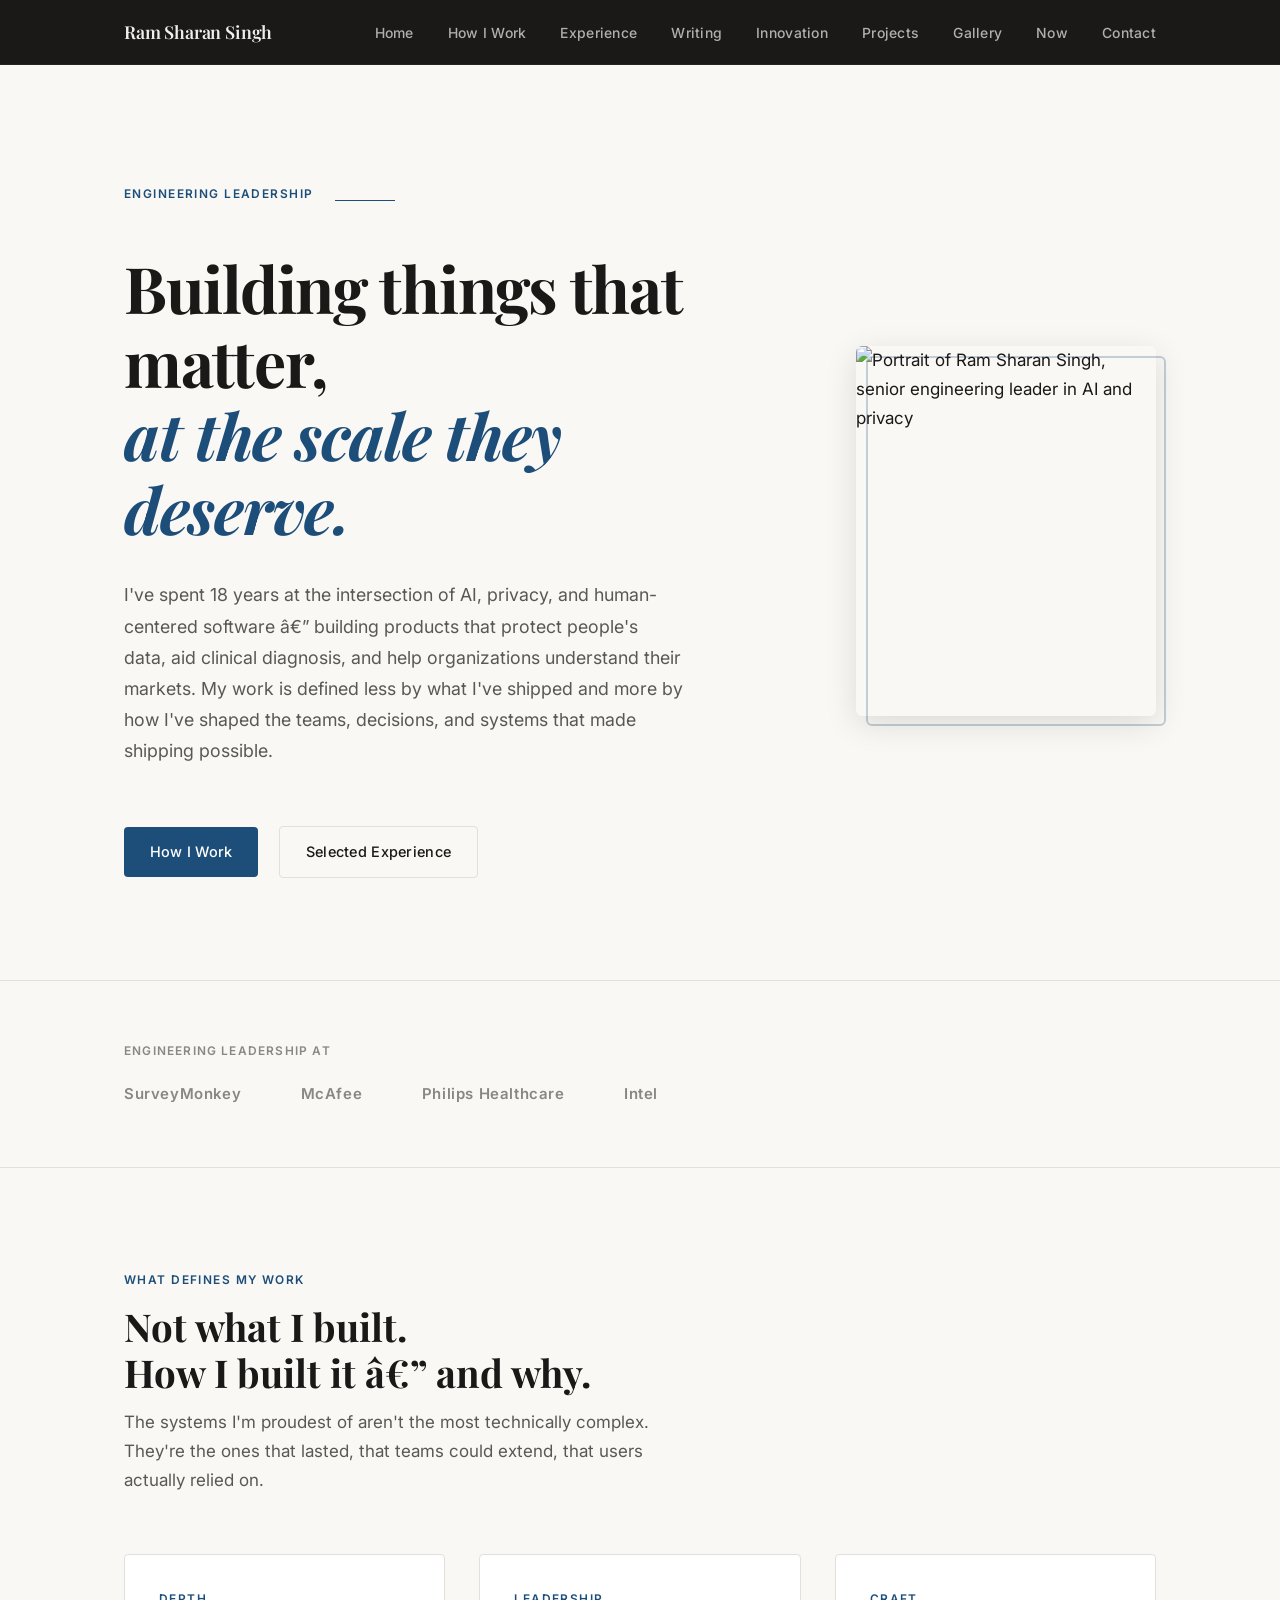
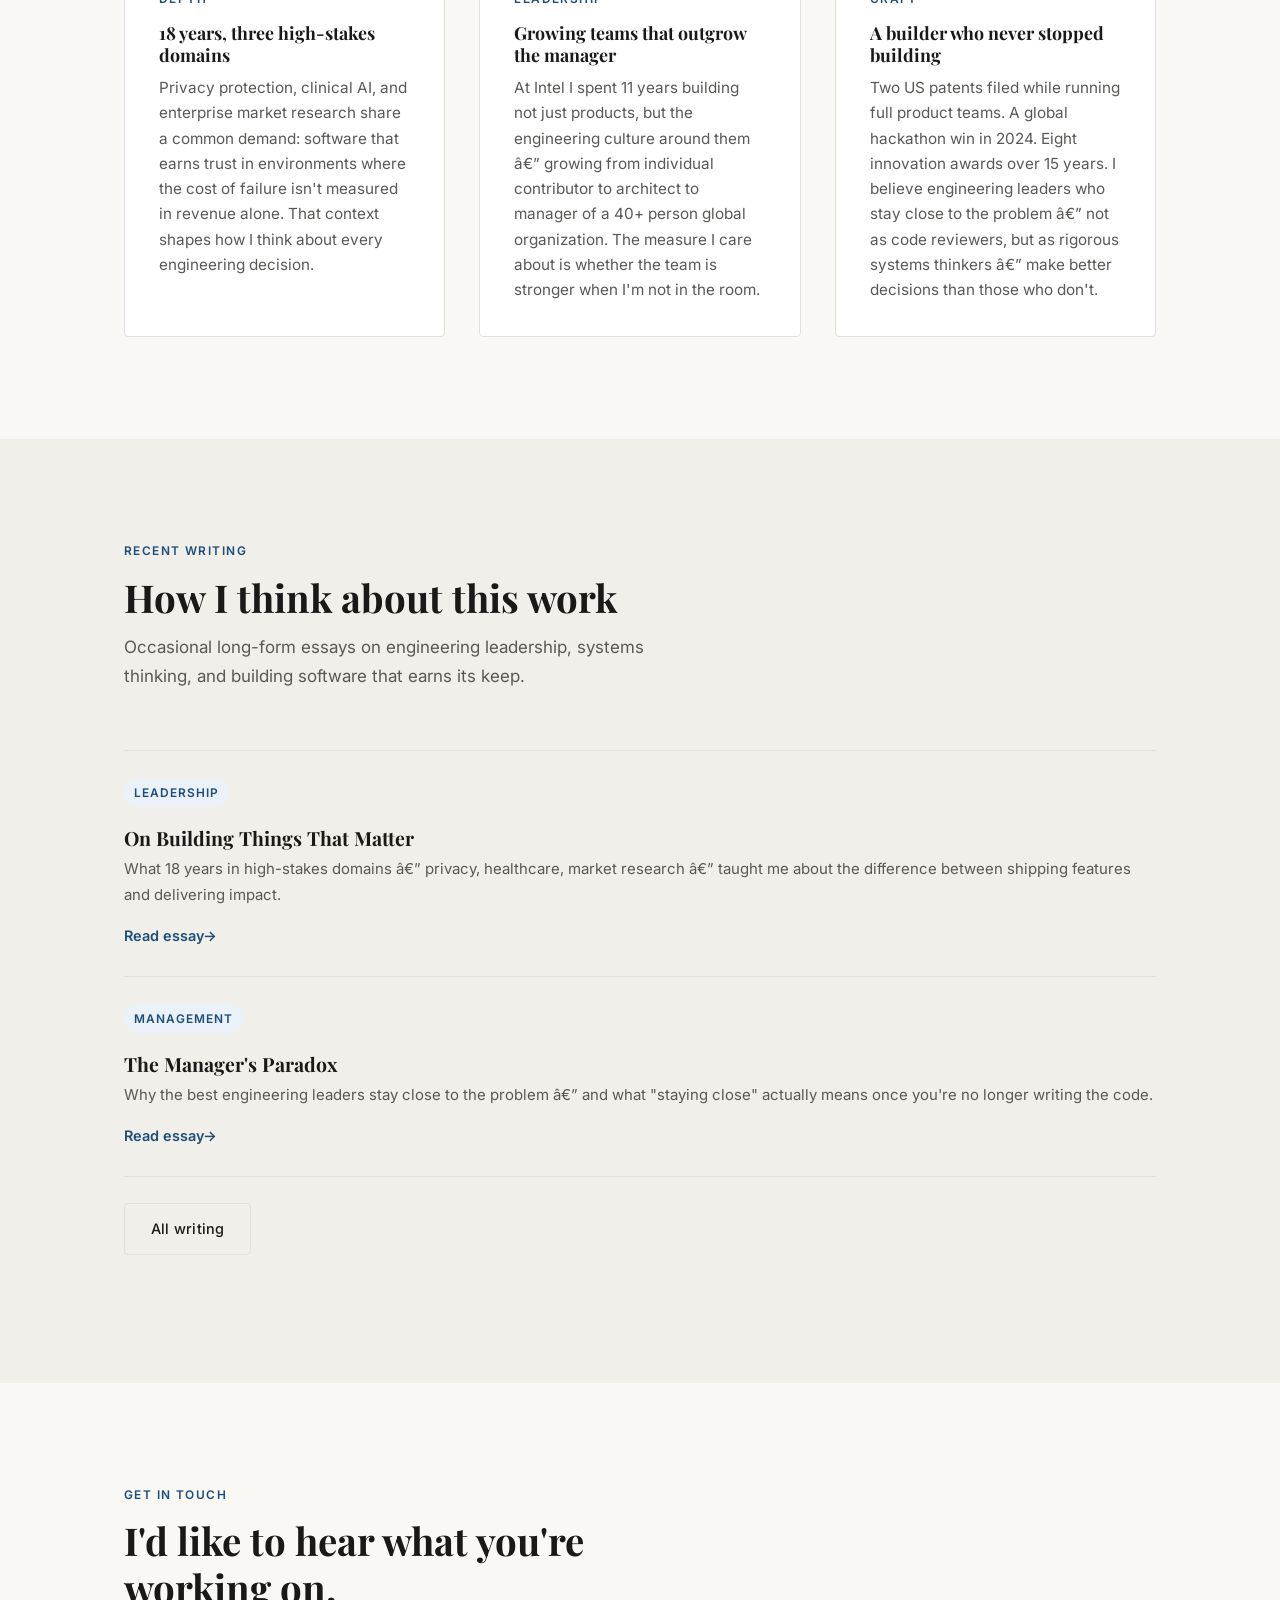
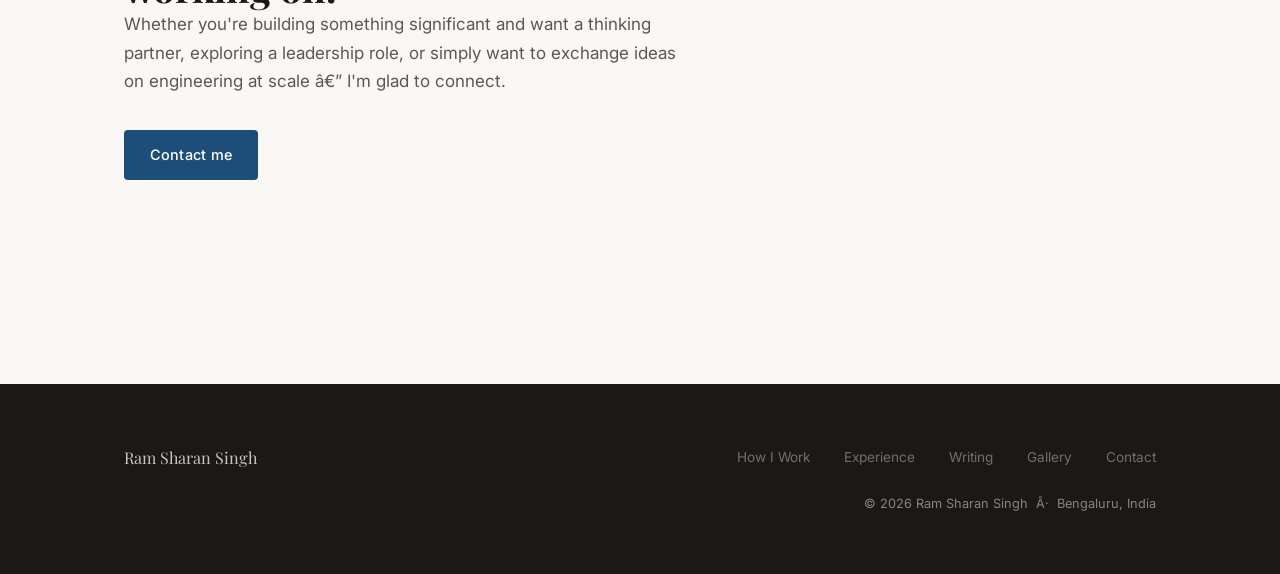
==== commit abaf035c: "Improve SEO alt text for site images" ====
--- a/index.html
+++ b/index.html
@@ -177,7 +177,7 @@
             <div class="hero-photo-frame">
               <img
                 src="images/photo.png"
-                alt="Ram Sharan Singh â€” Senior Engineering Leader"
+                alt="Portrait of Ram Sharan Singh, senior engineering leader in AI and privacy"
                 class="hero-photo"
                 width="420"
                 height="520"
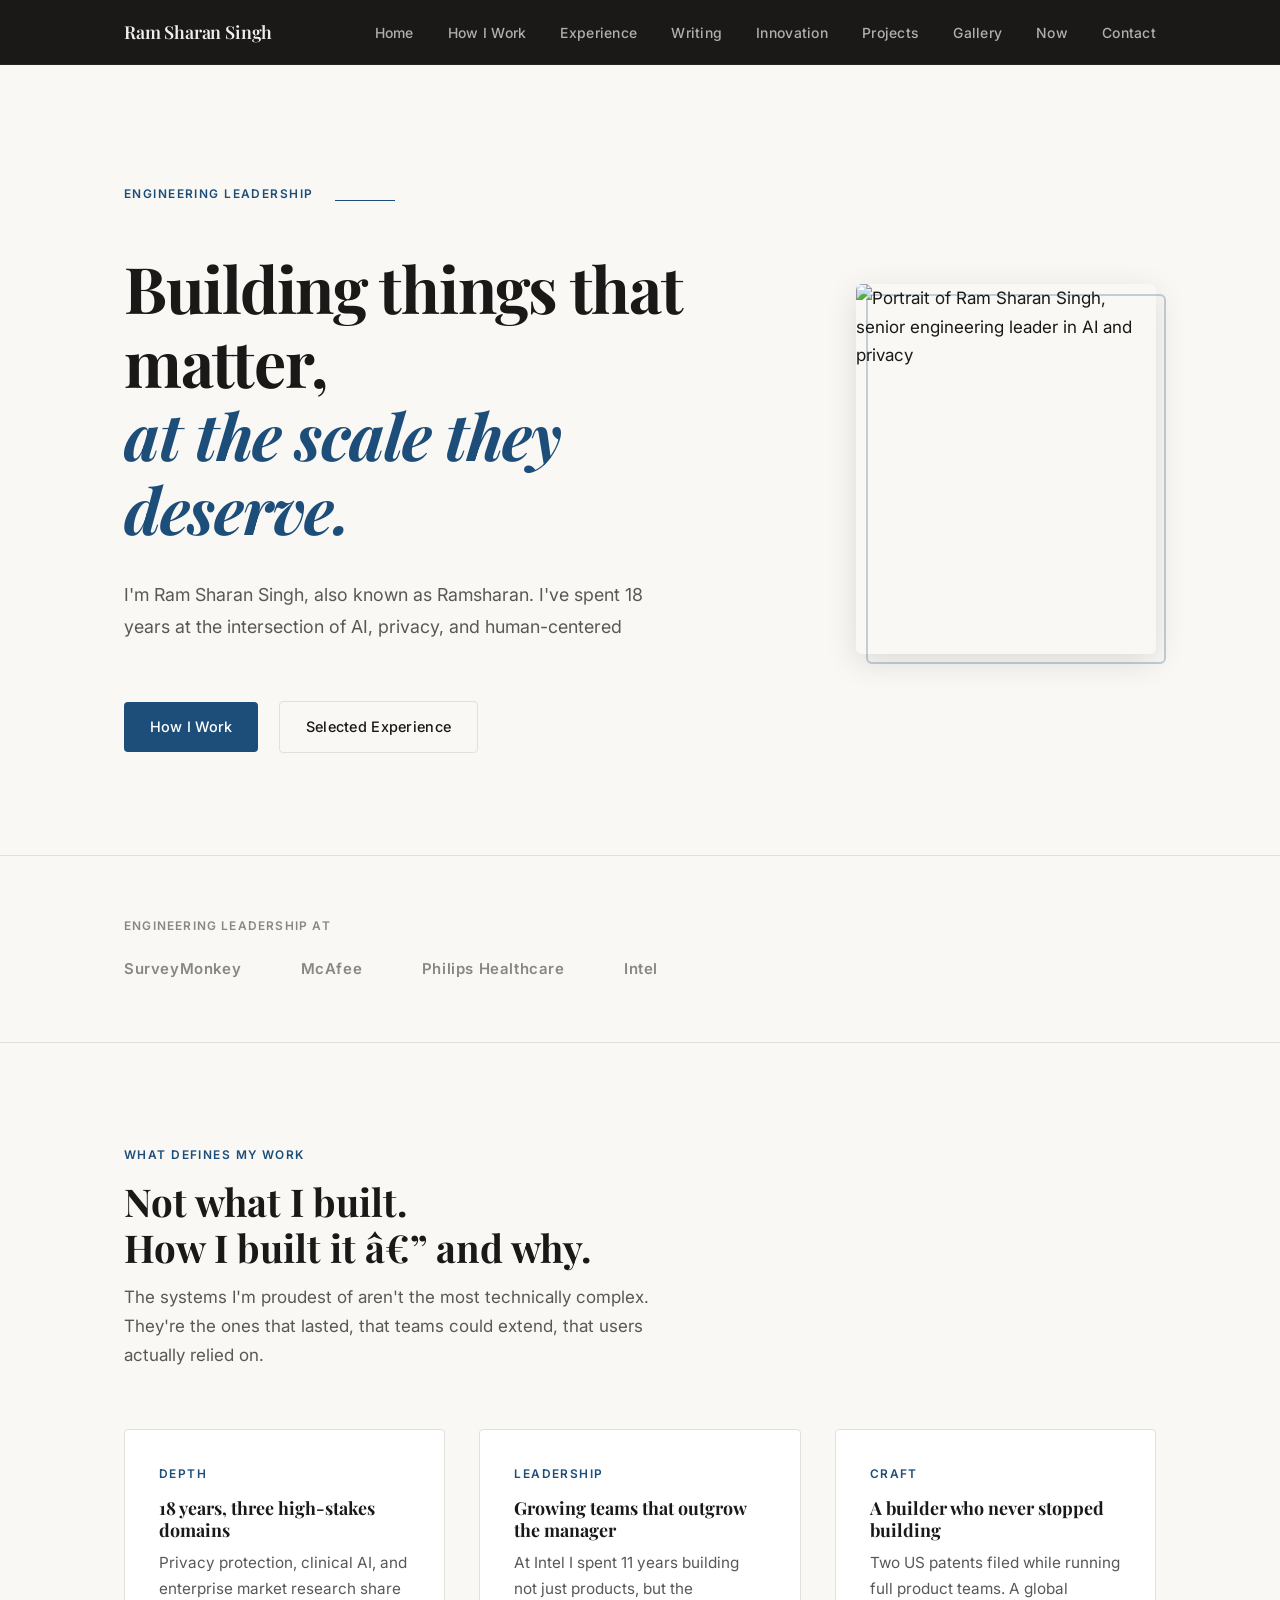
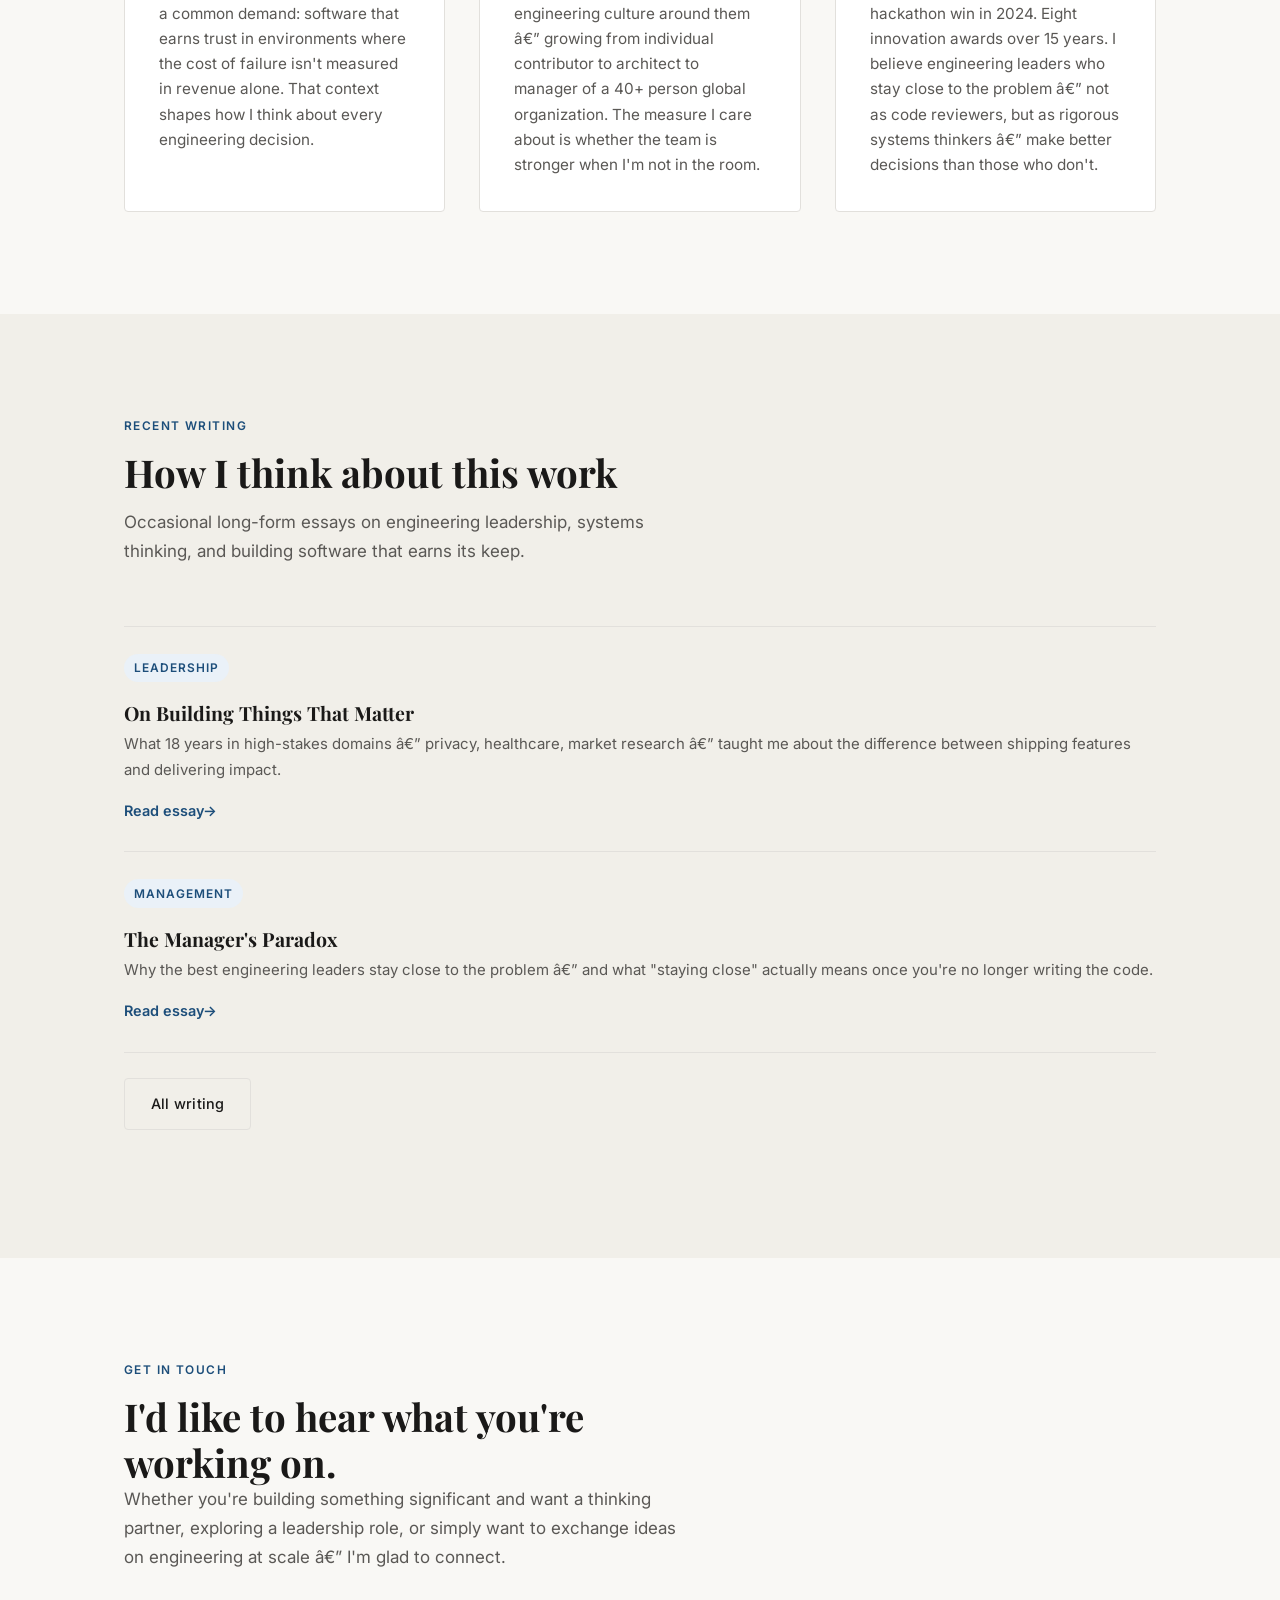
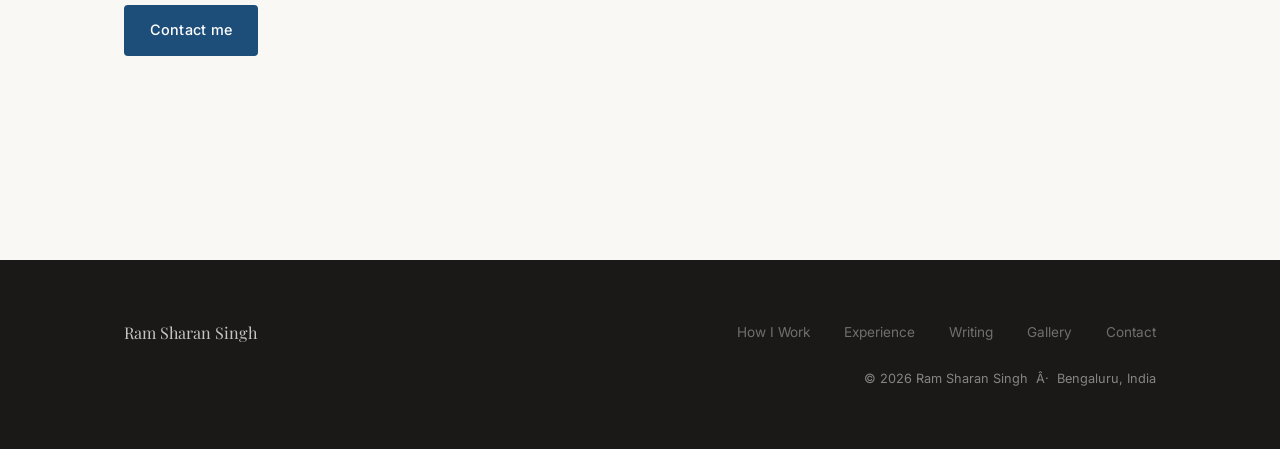
==== commit f15c9909: "Improve SEO for Ramsharan and Ram Sharan variants" ====
--- a/index.html
+++ b/index.html
@@ -4,9 +4,9 @@
   <meta charset="UTF-8" />
   <meta name="viewport" content="width=device-width, initial-scale=1.0" />
 
-  <title>Ram Sharan Singh â€” Senior Engineering Leader | AI, Privacy &amp; Scale</title>
-  <meta name="description" content="Ram Sharan Singh is a senior engineering leader with 18 years building AI-powered products in privacy, healthcare, and market research at SurveyMonkey, McAfee, Philips, and Intel. Based in Bengaluru, India." />
-  <meta name="keywords" content="Ram Sharan Singh, engineering leader, AI, privacy, SurveyMonkey, McAfee, Philips Healthcare, Intel, Bengaluru, India, senior engineering manager" />
+  <title>Ram Sharan Singh | Ramsharan â€” Senior Engineering Leader | AI, Privacy &amp; Scale</title>
+  <meta name="description" content="Ram Sharan Singh (Ramsharan) is a senior engineering leader with 18 years building AI-powered products in privacy, healthcare, and market research at SurveyMonkey, McAfee, Philips, and Intel. Based in Bengaluru, India." />
+  <meta name="keywords" content="Ram Sharan Singh, Ramsharan, Ram Sharan, engineering leader, AI, privacy, SurveyMonkey, McAfee, Philips Healthcare, Intel, Bengaluru, India, senior engineering manager" />
   <meta name="author" content="Ram Sharan Singh" />
   <meta name="robots" content="index, follow" />
 
@@ -14,8 +14,8 @@
   <meta property="og:type" content="website" />
   <meta property="og:url" content="https://ramsharans.com/" />
   <meta property="og:site_name" content="Ram Sharan Singh" />
-  <meta property="og:title" content="Ram Sharan Singh â€” Senior Engineering Leader" />
-  <meta property="og:description" content="18 years building what matters â€” AI, privacy, healthcare, and market research at SurveyMonkey, McAfee, Philips, and Intel." />
+  <meta property="og:title" content="Ram Sharan Singh | Ramsharan â€” Senior Engineering Leader" />
+  <meta property="og:description" content="Ram Sharan Singh (Ramsharan) has 18 years building what matters â€” AI, privacy, healthcare, and market research at SurveyMonkey, McAfee, Philips, and Intel." />
   <meta property="og:image" content="https://ramsharans.com/images/photo.png" />
   <meta property="og:image:width" content="420" />
   <meta property="og:image:height" content="520" />
@@ -31,6 +31,7 @@
     "@context": "https://schema.org",
     "@type": "Person",
     "name": "Ram Sharan Singh",
+    "alternateName": ["Ramsharan", "Ram Sharan"],
     "jobTitle": "Senior Engineering Manager",
     "description": "Engineering leader with 18 years of experience building AI-powered products in privacy, healthcare, and market research at SurveyMonkey, McAfee, Philips Healthcare, and Intel.",
     "url": "https://ramsharans.com",
@@ -159,13 +160,7 @@
             </h1>
 
             <p class="hero-summary">
-              I've spent 18 years at the intersection of AI, privacy, and human-centered
-              software â€” building products that protect people's data, aid clinical diagnosis,
-              and help organizations understand their markets. My work is defined less by
-              what I've shipped and more by how I've shaped the teams, decisions, and systems
-              that made shipping possible.
-            </p>
-
+              I'm Ram Sharan Singh, also known as Ramsharan. I've spent 18 years at the intersection of AI, privacy, and human-centered
             <div class="hero-ctas">
               <a href="how-i-work.html" class="btn btn-primary">How I Work</a>
               <a href="experience.html" class="btn btn-secondary">Selected Experience</a>
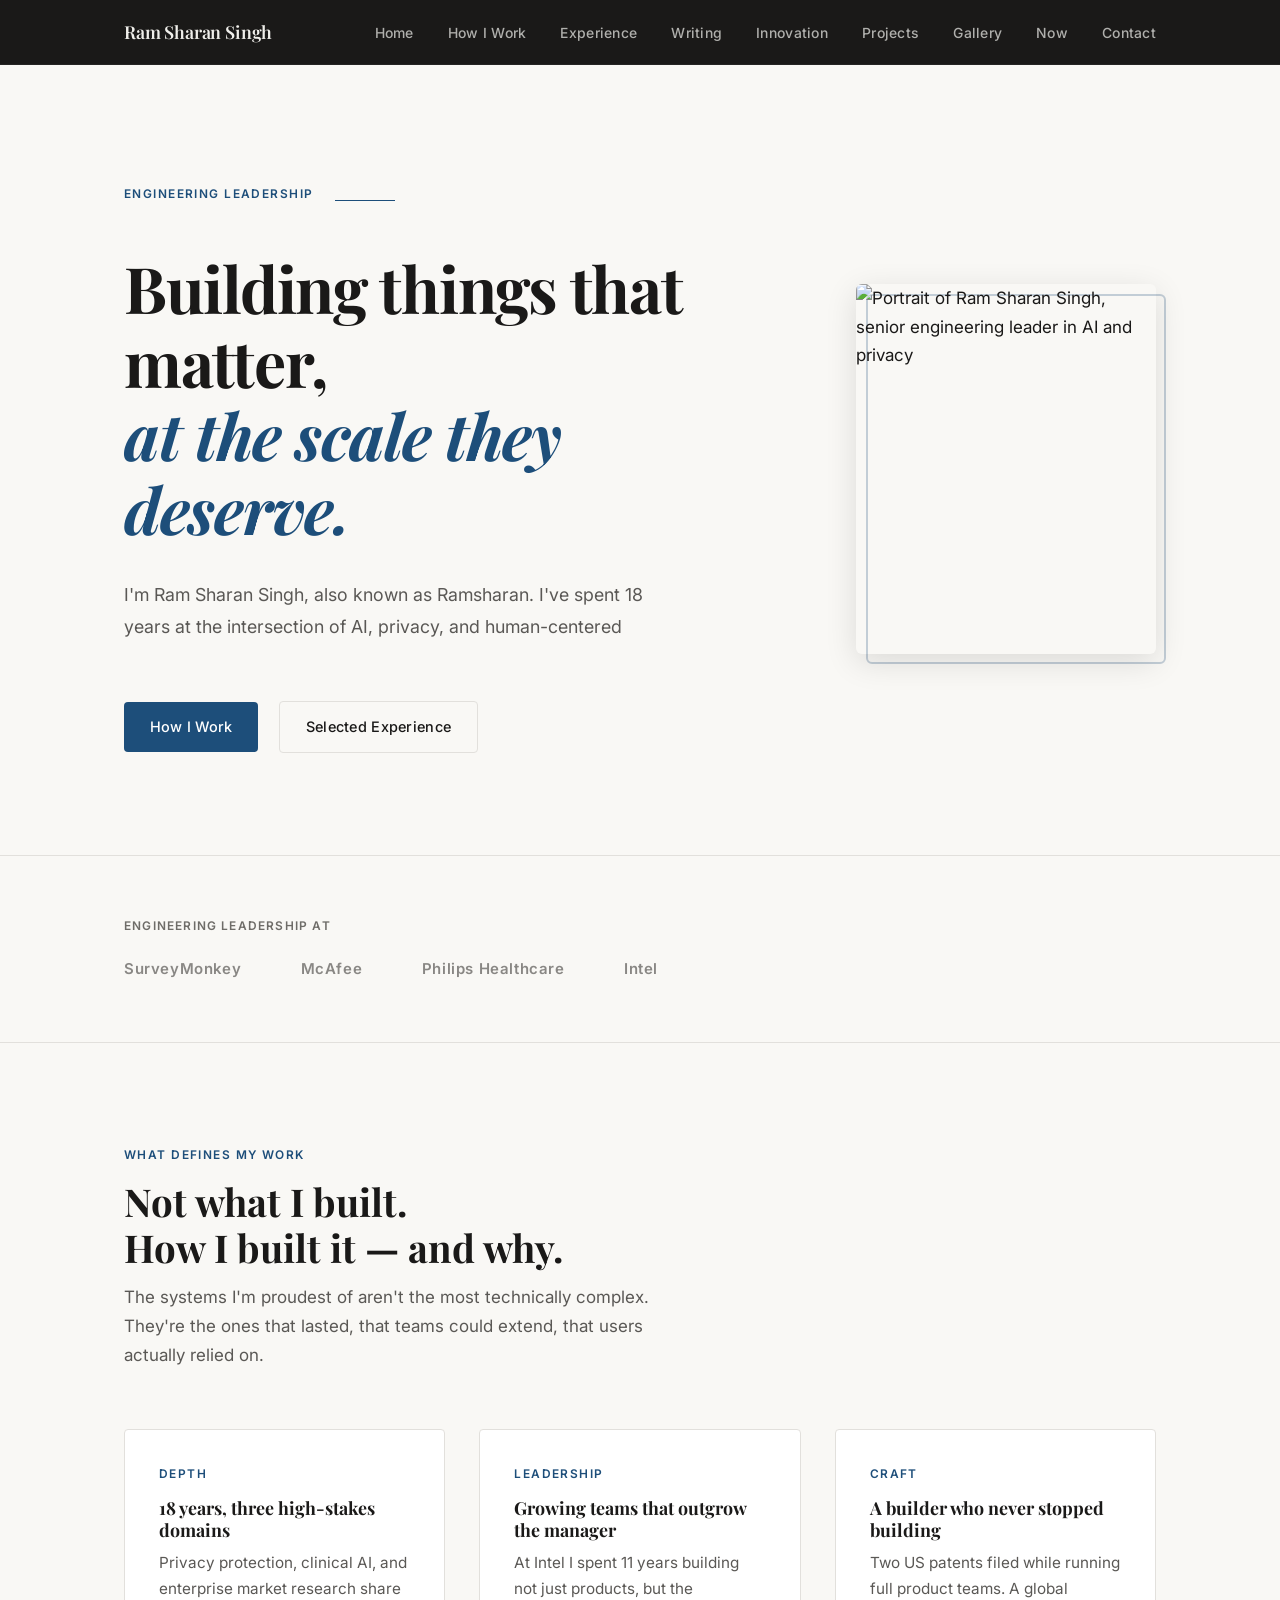
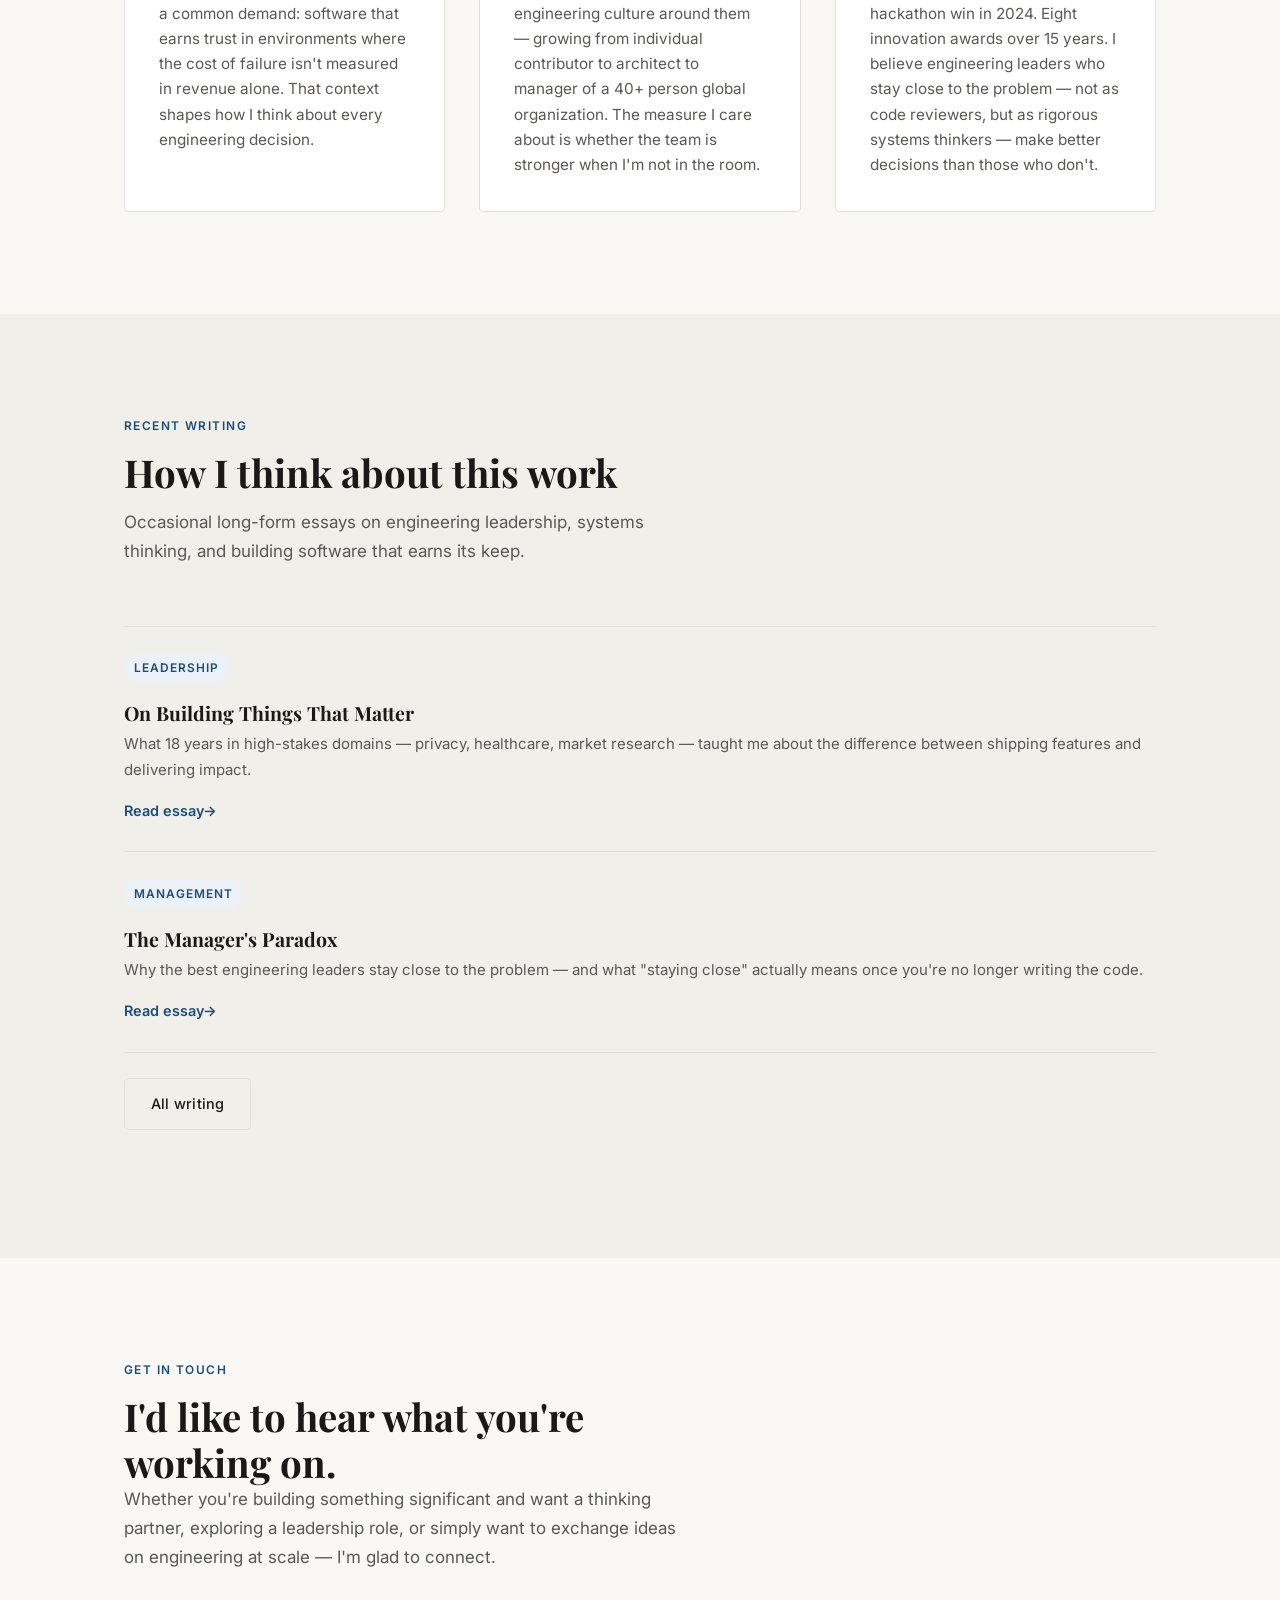
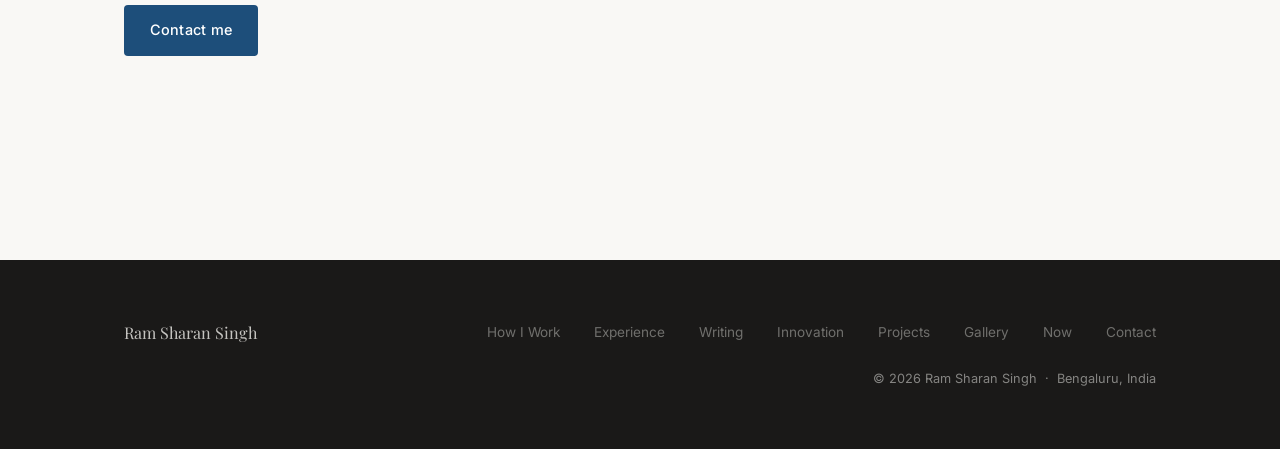
==== commit ab055eab: "Fix character encoding corruption, nav overflow, and footer inconsistency Site pages had double-enco" ====
--- a/index.html
+++ b/index.html
@@ -1,10 +1,10 @@
-﻿<!DOCTYPE html>
+<!DOCTYPE html>
 <html lang="en">
 <head>
   <meta charset="UTF-8" />
   <meta name="viewport" content="width=device-width, initial-scale=1.0" />
 
-  <title>Ram Sharan Singh | Ramsharan â€” Senior Engineering Leader | AI, Privacy &amp; Scale</title>
+  <title>Ram Sharan Singh | Ramsharan — Senior Engineering Leader | AI, Privacy &amp; Scale</title>
   <meta name="description" content="Ram Sharan Singh (Ramsharan) is a senior engineering leader with 18 years building AI-powered products in privacy, healthcare, and market research at SurveyMonkey, McAfee, Philips, and Intel. Based in Bengaluru, India." />
   <meta name="keywords" content="Ram Sharan Singh, Ramsharan, Ram Sharan, engineering leader, AI, privacy, SurveyMonkey, McAfee, Philips Healthcare, Intel, Bengaluru, India, senior engineering manager" />
   <meta name="author" content="Ram Sharan Singh" />
@@ -14,12 +14,12 @@
   <meta property="og:type" content="website" />
   <meta property="og:url" content="https://ramsharans.com/" />
   <meta property="og:site_name" content="Ram Sharan Singh" />
-  <meta property="og:title" content="Ram Sharan Singh | Ramsharan â€” Senior Engineering Leader" />
-  <meta property="og:description" content="Ram Sharan Singh (Ramsharan) has 18 years building what matters â€” AI, privacy, healthcare, and market research at SurveyMonkey, McAfee, Philips, and Intel." />
+  <meta property="og:title" content="Ram Sharan Singh | Ramsharan — Senior Engineering Leader" />
+  <meta property="og:description" content="Ram Sharan Singh (Ramsharan) has 18 years building what matters — AI, privacy, healthcare, and market research at SurveyMonkey, McAfee, Philips, and Intel." />
   <meta property="og:image" content="https://ramsharans.com/images/photo.png" />
   <meta property="og:image:width" content="420" />
   <meta property="og:image:height" content="520" />
-  <meta property="og:image:alt" content="Ram Sharan Singh â€” Senior Engineering Leader" />
+  <meta property="og:image:alt" content="Ram Sharan Singh — Senior Engineering Leader" />
   <meta property="og:locale" content="en_IN" />
 
   <!-- Canonical -->
@@ -115,7 +115,7 @@
 <body>
 
   <!-- ============================================================
-       NAVIGATION â€” same across all pages
+       NAVIGATION — same across all pages
        ============================================================ -->
   <nav class="nav" role="navigation" aria-label="Main navigation">
     <div class="nav-inner">
@@ -202,14 +202,14 @@
     </section>
 
     <!-- ============================================================
-         POSITIONING HIGHLIGHTS â€” three signal cards
+         POSITIONING HIGHLIGHTS — three signal cards
          ============================================================ -->
     <section class="section">
       <div class="container">
 
         <div class="section-header">
           <span class="eyebrow">What defines my work</span>
-          <h2>Not what I built.<br>How I built it â€” and why.</h2>
+          <h2>Not what I built.<br>How I built it — and why.</h2>
           <p>
             The systems I'm proudest of aren't the most technically complex.
             They're the ones that lasted, that teams could extend, that users actually relied on.
@@ -234,7 +234,7 @@
             <h3>Growing teams that outgrow the manager</h3>
             <p>
               At Intel I spent 11 years building not just products, but the engineering culture
-              around them â€” growing from individual contributor to architect to manager of
+              around them — growing from individual contributor to architect to manager of
               a 40+ person global organization. The measure I care about is whether the team
               is stronger when I'm not in the room.
             </p>
@@ -246,8 +246,8 @@
             <p>
               Two US patents filed while running full product teams. A global hackathon win
               in 2024. Eight innovation awards over 15 years. I believe engineering leaders
-              who stay close to the problem â€” not as code reviewers, but as rigorous systems
-              thinkers â€” make better decisions than those who don't.
+              who stay close to the problem — not as code reviewers, but as rigorous systems
+              thinkers — make better decisions than those who don't.
             </p>
           </div>
 
@@ -281,7 +281,7 @@
               </a>
             </h3>
             <p style="font-size:0.88rem; color:var(--text-secondary); margin-bottom:0.75rem;">
-              What 18 years in high-stakes domains â€” privacy, healthcare, market research â€”
+              What 18 years in high-stakes domains — privacy, healthcare, market research —
               taught me about the difference between shipping features and delivering impact.
             </p>
             <a href="writing/on-building-things-that-matter.html" class="btn-ghost">Read essay</a>
@@ -295,7 +295,7 @@
               </a>
             </h3>
             <p style="font-size:0.88rem; color:var(--text-secondary); margin-bottom:0.75rem;">
-              Why the best engineering leaders stay close to the problem â€”
+              Why the best engineering leaders stay close to the problem —
               and what "staying close" actually means once you're no longer writing the code.
             </p>
             <a href="writing/the-managers-paradox.html" class="btn-ghost">Read essay</a>
@@ -323,7 +323,7 @@
           <p style="color:var(--text-secondary); margin-bottom:var(--space-lg);">
             Whether you're building something significant and want a thinking partner,
             exploring a leadership role, or simply want to exchange ideas on engineering
-            at scale â€” I'm glad to connect.
+            at scale — I'm glad to connect.
           </p>
           <a href="contact.html" class="btn btn-primary">Contact me</a>
         </div>
@@ -333,7 +333,7 @@
   </main>
 
   <!-- ============================================================
-       FOOTER â€” same across all pages
+       FOOTER — same across all pages
        ============================================================ -->
   <footer class="footer" role="contentinfo">
     <div class="footer-inner">
@@ -342,13 +342,15 @@
         <a href="how-i-work.html">How I Work</a>
         <a href="experience.html">Experience</a>
         <a href="writing.html">Writing</a>
-        
+        <a href="innovation.html">Innovation</a>
+        <a href="projects.html">Projects</a>
         <a href="gallery.html">Gallery</a>
+        <a href="now.html">Now</a>
         <a href="contact.html">Contact</a>
       </nav>
       <p class="footer-copy">
         <!-- Customize: update year automatically or manually -->
-        &copy; 2026 Ram Sharan Singh &nbsp;Â·&nbsp; Bengaluru, India
+        &copy; 2026 Ram Sharan Singh &nbsp;·&nbsp; Bengaluru, India
       </p>
     </div>
   </footer>
--- a/css/main.css
+++ b/css/main.css
@@ -15,7 +15,7 @@
   --surface:     #FFFFFF;
   --text-primary: #1A1918;     /* warm near-black */
   --text-secondary: #5A5855;   /* warm mid-gray */
-  --text-muted:  #8A8884;      /* light gray labels */
+  --text-muted:  #6E6C68;      /* light gray labels — darkened for WCAG AA contrast on --bg */
   --accent:      #1D4E7A;      /* deep slate blue — authority, calm */
   --accent-hover: #163A5A;
   --accent-light: #EAF1F8;
@@ -1042,7 +1042,7 @@
 }
 
 .form-select {
-  background-image: url("data:image/svg+xml,%3Csvg xmlns='http://www.w3.org/2000/svg' width='12' height='8' viewBox='0 0 12 8'%3E%3Cpath d='M1 1l5 5 5-5' stroke='%238A8884' stroke-width='1.5' fill='none' stroke-linecap='round'/%3E%3C/svg%3E");
+  background-image: url("data:image/svg+xml,%3Csvg xmlns='http://www.w3.org/2000/svg' width='12' height='8' viewBox='0 0 12 8'%3E%3Cpath d='M1 1l5 5 5-5' stroke='%236E6C68' stroke-width='1.5' fill='none' stroke-linecap='round'/%3E%3C/svg%3E");
   background-repeat: no-repeat;
   background-position: right 0.9rem center;
   padding-right: 2.2rem;
@@ -1211,53 +1211,11 @@
 }
 
 /* --- Responsive --- */
-@media (max-width: 900px) {
-  :root { --space-2xl: 4rem; }
-
-  /* Hero: stack photo above text on tablet */
-  .hero-layout {
-    grid-template-columns: 1fr;
-    gap: var(--space-xl);
-  }
-
-  .hero-photo-wrap {
-    order: -1;         /* photo moves above text */
-    display: flex;
-    justify-content: center;
-  }
-
-  .hero-photo-frame { width: 220px; }
-  .hero-photo { width: 220px; height: 270px; }
-
-  .highlights { grid-template-columns: 1fr; }
-  .principle {
-    grid-template-columns: 1fr;
-    gap: var(--space-md);
-  }
-  .principle-label .number { font-size: 2rem; }
-
-  .optimize-grid { grid-template-columns: 1fr; }
-  .case-grid { grid-template-columns: 1fr 1fr; }
-
-  .writing-grid { grid-template-columns: 1fr; }
-  .writing-card.featured {
-    grid-column: span 1;
-    grid-template-columns: 1fr;
-  }
-
-  .project-grid { grid-template-columns: 1fr; }
-
-  .innovation-item {
-    grid-template-columns: 80px 1fr;
-    gap: var(--space-lg);
-  }
-
-  .footer-copy { text-align: left; }
-}
-
-@media (max-width: 640px) {
-  :root { --space-2xl: 3rem; }
-
+
+/* Nav collapses to the hamburger below this width. Breakpoint is wider than
+   the content breakpoints below because 9 nav items stop fitting the header
+   well before the two-column layouts need to stack. */
+@media (max-width: 1140px) {
   .nav-links { display: none; flex-direction: column; gap: var(--space-md); }
   .nav-links.open { display: flex; }
   .nav-inner { flex-wrap: wrap; height: auto; padding-top: 0.75rem; padding-bottom: 0.75rem; }
@@ -1270,6 +1228,54 @@
     padding: var(--space-md) 0 var(--space-sm);
     border-top: 1px solid rgba(255,255,255,0.08);
   }
+}
+
+@media (max-width: 900px) {
+  :root { --space-2xl: 4rem; }
+
+  /* Hero: stack photo above text on tablet */
+  .hero-layout {
+    grid-template-columns: 1fr;
+    gap: var(--space-xl);
+  }
+
+  .hero-photo-wrap {
+    order: -1;         /* photo moves above text */
+    display: flex;
+    justify-content: center;
+  }
+
+  .hero-photo-frame { width: 220px; }
+  .hero-photo { width: 220px; height: 270px; }
+
+  .highlights { grid-template-columns: 1fr; }
+  .principle {
+    grid-template-columns: 1fr;
+    gap: var(--space-md);
+  }
+  .principle-label .number { font-size: 2rem; }
+
+  .optimize-grid { grid-template-columns: 1fr; }
+  .case-grid { grid-template-columns: 1fr 1fr; }
+
+  .writing-grid { grid-template-columns: 1fr; }
+  .writing-card.featured {
+    grid-column: span 1;
+    grid-template-columns: 1fr;
+  }
+
+  .project-grid { grid-template-columns: 1fr; }
+
+  .innovation-item {
+    grid-template-columns: 80px 1fr;
+    gap: var(--space-lg);
+  }
+
+  .footer-copy { text-align: left; }
+}
+
+@media (max-width: 640px) {
+  :root { --space-2xl: 3rem; }
 
   .case-grid { grid-template-columns: 1fr; }
   .innovation-item { grid-template-columns: 1fr; gap: var(--space-sm); }
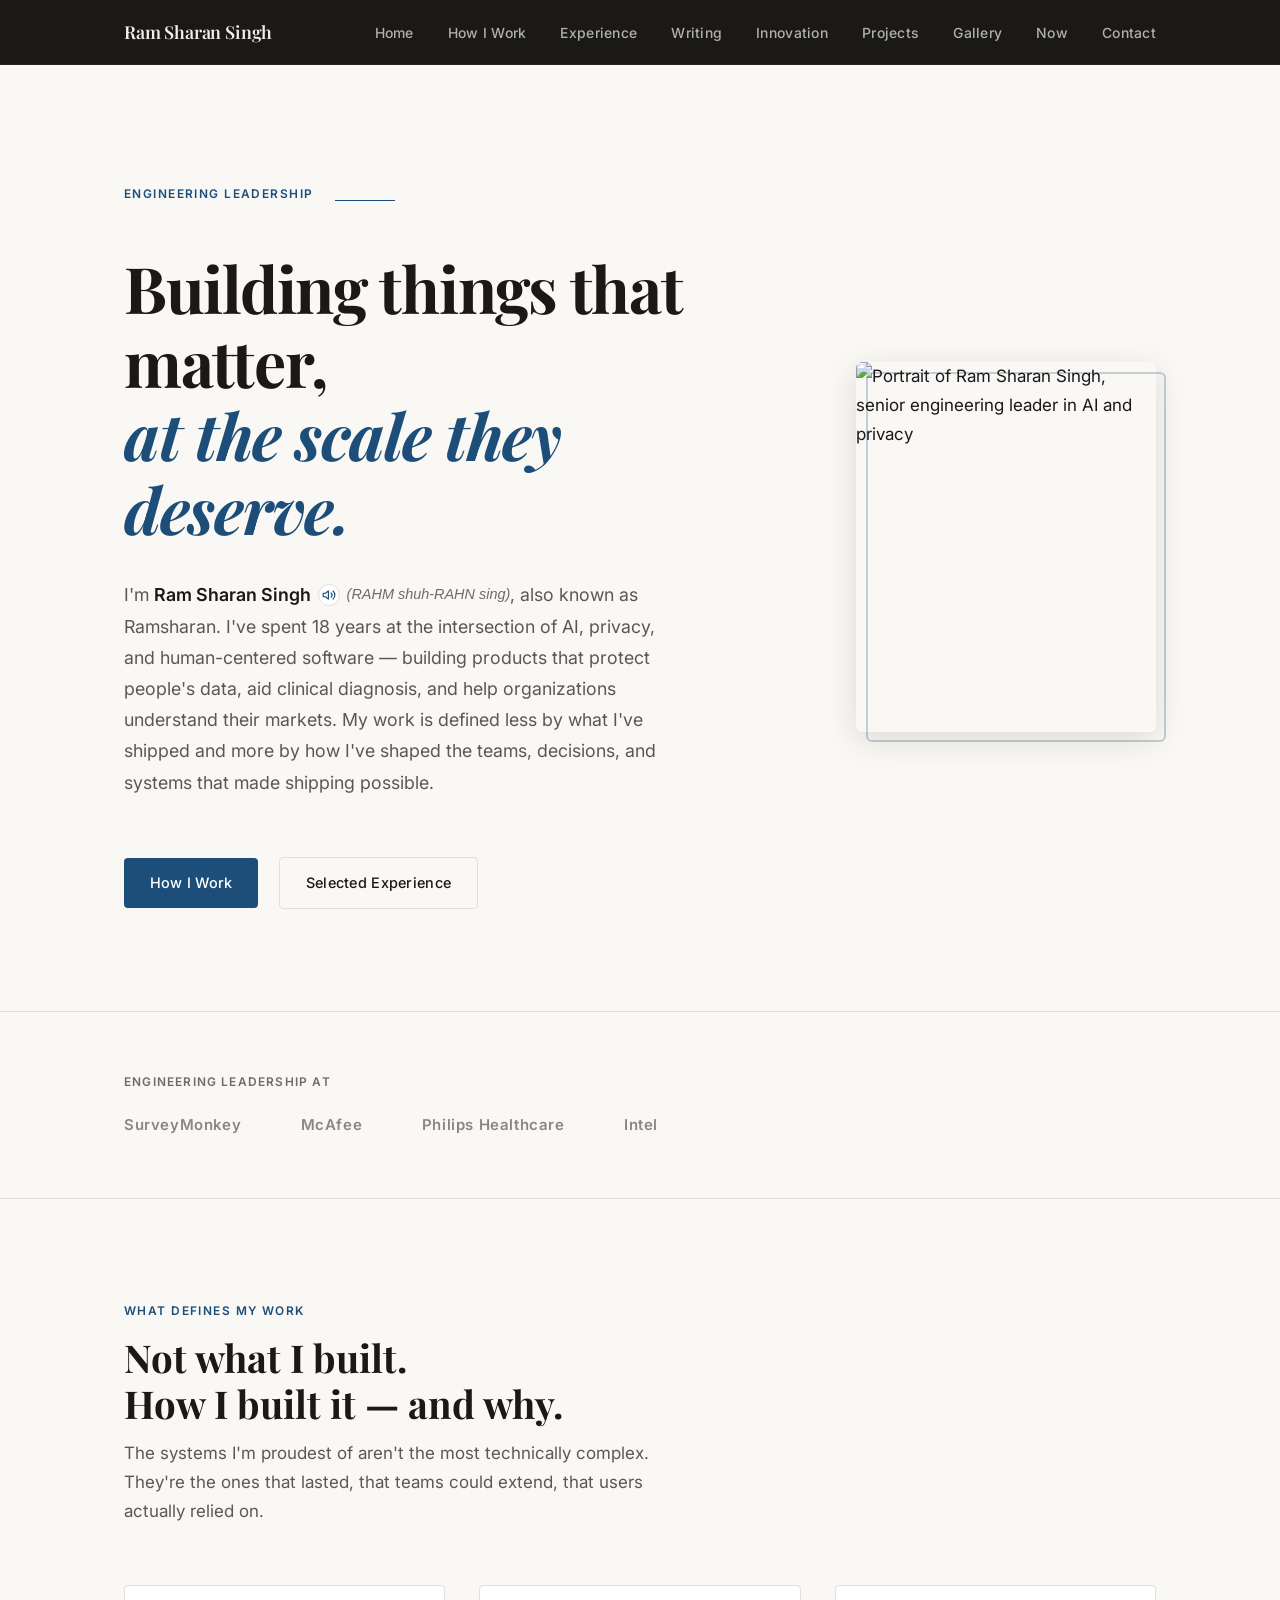
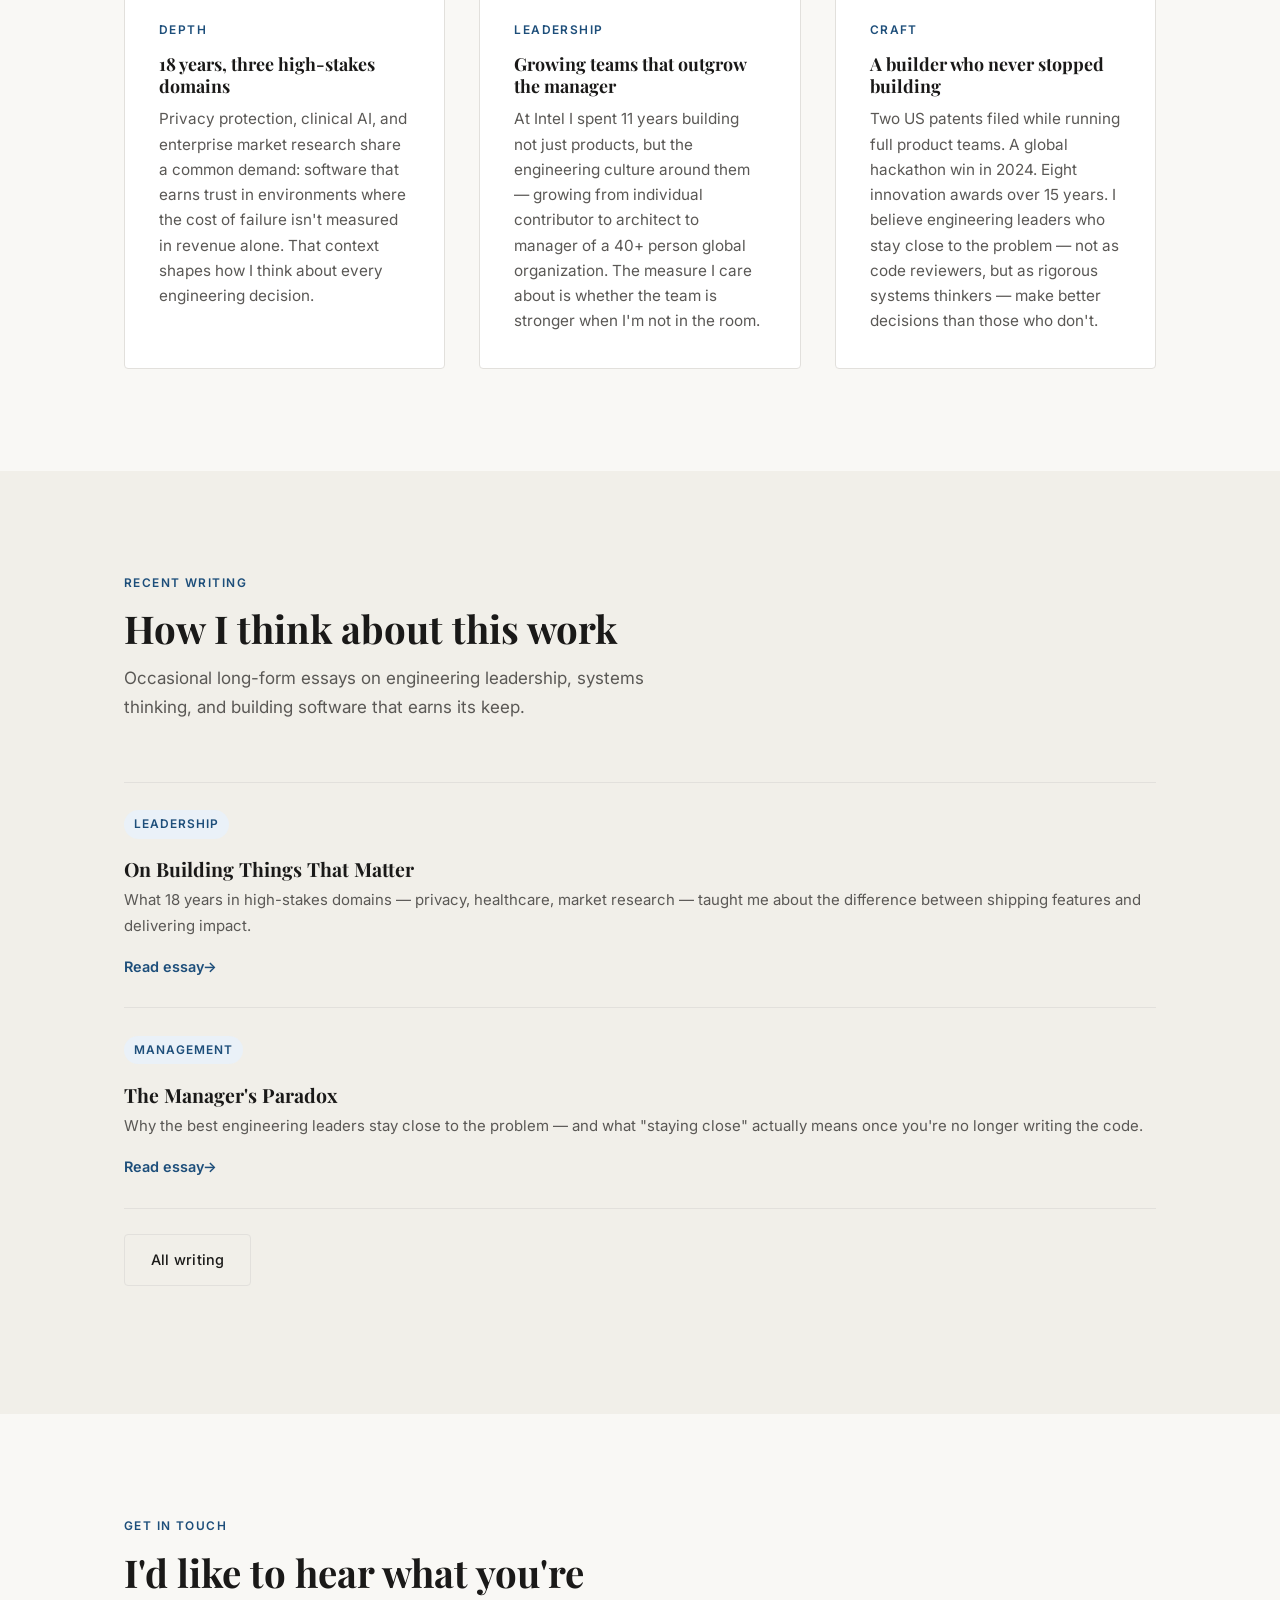
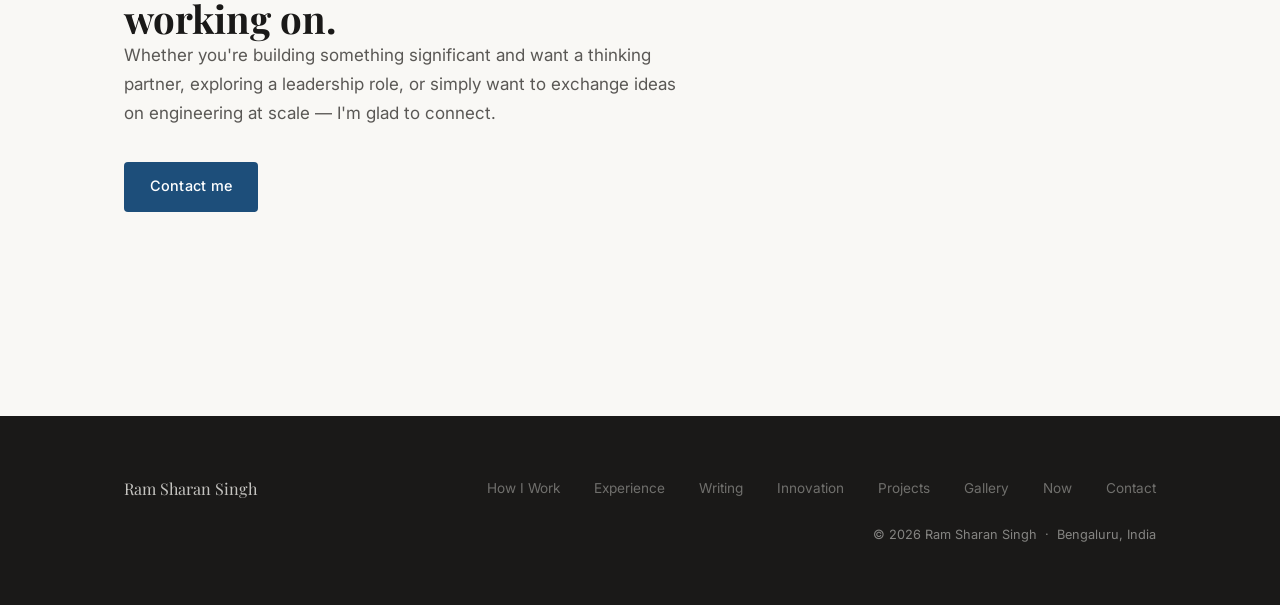
==== commit 35a2a852: "Add name pronunciation to home hero, fix truncated hero paragraph Adds a listen button next to "Ram " ====
--- a/index.html
+++ b/index.html
@@ -160,7 +160,24 @@
             </h1>
 
             <p class="hero-summary">
-              I'm Ram Sharan Singh, also known as Ramsharan. I've spent 18 years at the intersection of AI, privacy, and human-centered
+              I'm
+              <span class="name-pronounce">
+                Ram Sharan Singh
+                <button type="button" class="pronounce-btn" data-say="Ram Sharan Singh" aria-label="Hear how to pronounce Ram Sharan Singh">
+                  <svg width="14" height="14" viewBox="0 0 24 24" fill="none" stroke="currentColor" stroke-width="2" stroke-linecap="round" stroke-linejoin="round">
+                    <polygon points="11 5 6 9 2 9 2 15 6 15 11 19 11 5"/>
+                    <path d="M15.54 8.46a5 5 0 0 1 0 7.07"/>
+                    <path d="M19.07 4.93a10 10 0 0 1 0 14.14"/>
+                  </svg>
+                </button>
+                <span class="pronunciation-guide">(RAHM shuh-RAHN sing)</span></span>,
+              also known as Ramsharan. I've spent 18 years at the intersection of AI, privacy, and human-centered
+              software — building products that protect people's data, aid clinical diagnosis,
+              and help organizations understand their markets. My work is defined less by
+              what I've shipped and more by how I've shaped the teams, decisions, and systems
+              that made shipping possible.
+            </p>
+
             <div class="hero-ctas">
               <a href="how-i-work.html" class="btn btn-primary">How I Work</a>
               <a href="experience.html" class="btn btn-secondary">Selected Experience</a>
@@ -356,6 +373,37 @@
   </footer>
 
   <script src="js/nav.js"></script>
+
+  <!-- ============================================================
+       Name pronunciation — uses the browser's built-in text-to-speech
+       (Web Speech API), no audio file or backend needed.
+       ============================================================ -->
+  <script>
+    (function () {
+      var btn = document.querySelector('.pronounce-btn');
+      if (!btn) return;
+
+      if (!('speechSynthesis' in window)) {
+        btn.style.display = 'none';
+        return;
+      }
+
+      btn.addEventListener('click', function () {
+        var text = btn.getAttribute('data-say') || '';
+        window.speechSynthesis.cancel();
+
+        var utterance = new SpeechSynthesisUtterance(text);
+        utterance.rate = 0.9;
+        utterance.lang = 'en-IN';
+
+        btn.classList.add('is-speaking');
+        utterance.onend = function () { btn.classList.remove('is-speaking'); };
+        utterance.onerror = function () { btn.classList.remove('is-speaking'); };
+
+        window.speechSynthesis.speak(utterance);
+      });
+    })();
+  </script>
 </body>
 </html>
 
--- a/css/main.css
+++ b/css/main.css
@@ -240,6 +240,53 @@
   margin-bottom: var(--space-xl);
 }
 
+/* --- Name pronunciation --- */
+.name-pronounce {
+  display: inline-flex;
+  align-items: center;
+  flex-wrap: wrap;
+  gap: 0.4rem;
+  font-weight: 600;
+  color: var(--text-primary);
+}
+
+.pronounce-btn {
+  display: inline-flex;
+  align-items: center;
+  justify-content: center;
+  width: 22px;
+  height: 22px;
+  flex-shrink: 0;
+  border-radius: 50%;
+  border: 1px solid var(--border);
+  background: var(--surface);
+  color: var(--accent);
+  cursor: pointer;
+  padding: 0;
+  transition: border-color var(--transition), color var(--transition), background var(--transition), transform var(--transition);
+}
+
+.pronounce-btn:hover {
+  border-color: var(--accent);
+  transform: scale(1.08);
+}
+
+.pronounce-btn:active { transform: scale(0.95); }
+
+.pronounce-btn.is-speaking {
+  background: var(--accent);
+  border-color: var(--accent);
+  color: #fff;
+}
+
+.pronunciation-guide {
+  font-family: var(--font-sans);
+  font-size: 0.85rem;
+  font-weight: 400;
+  font-style: italic;
+  color: var(--text-muted);
+}
+
 .hero-ctas {
   display: flex;
   flex-wrap: wrap;
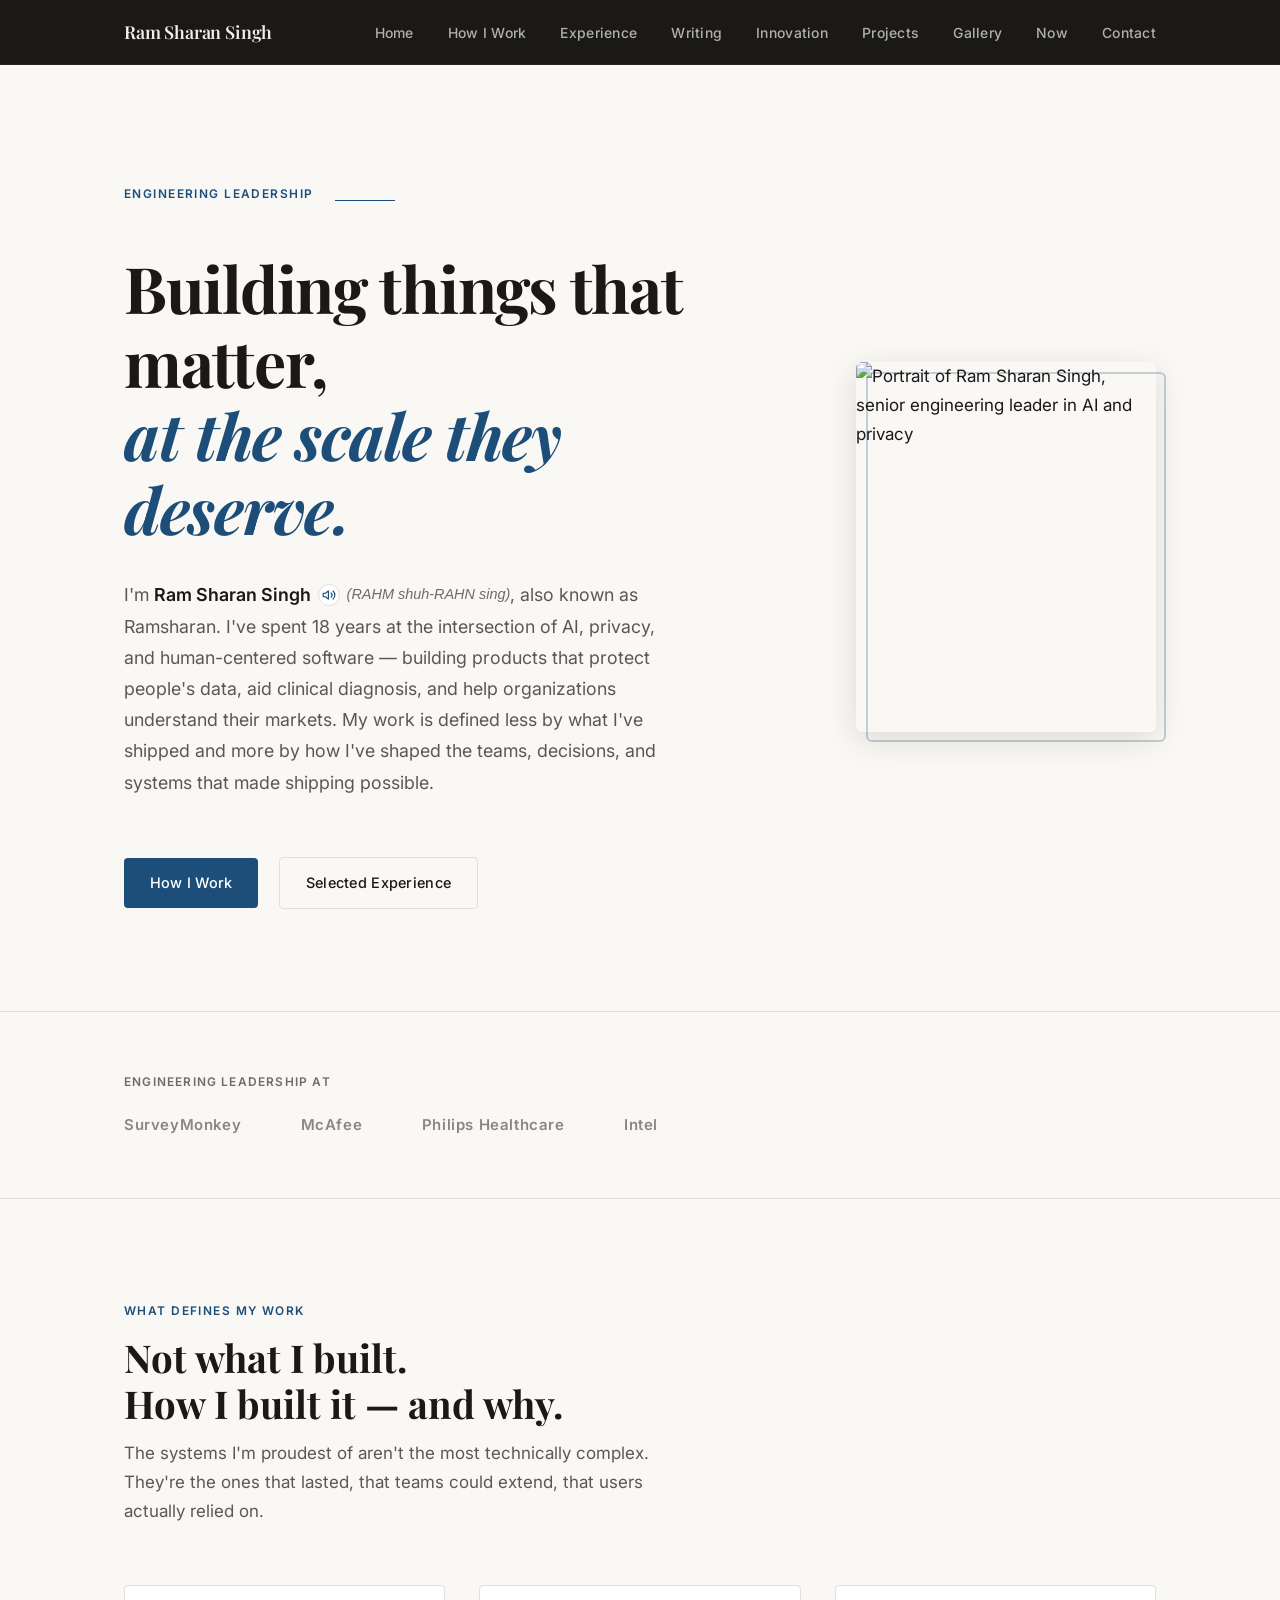
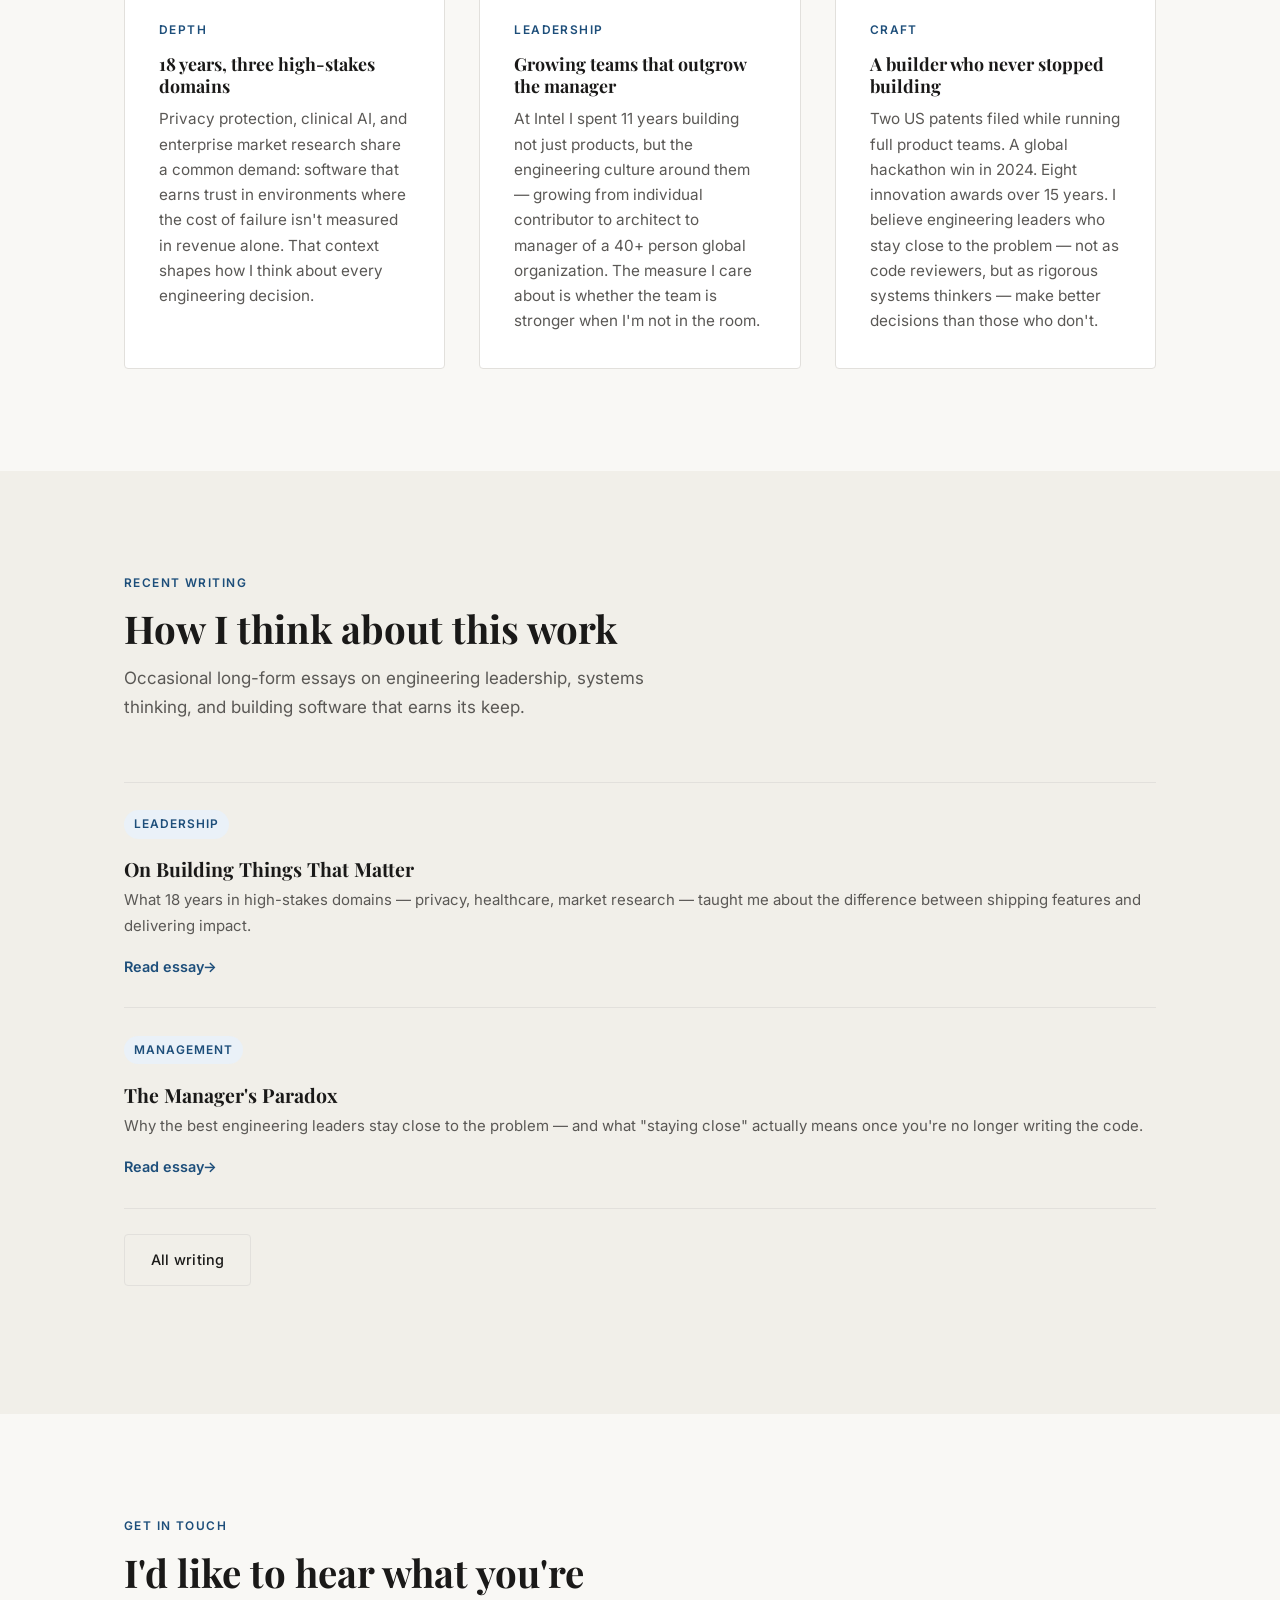
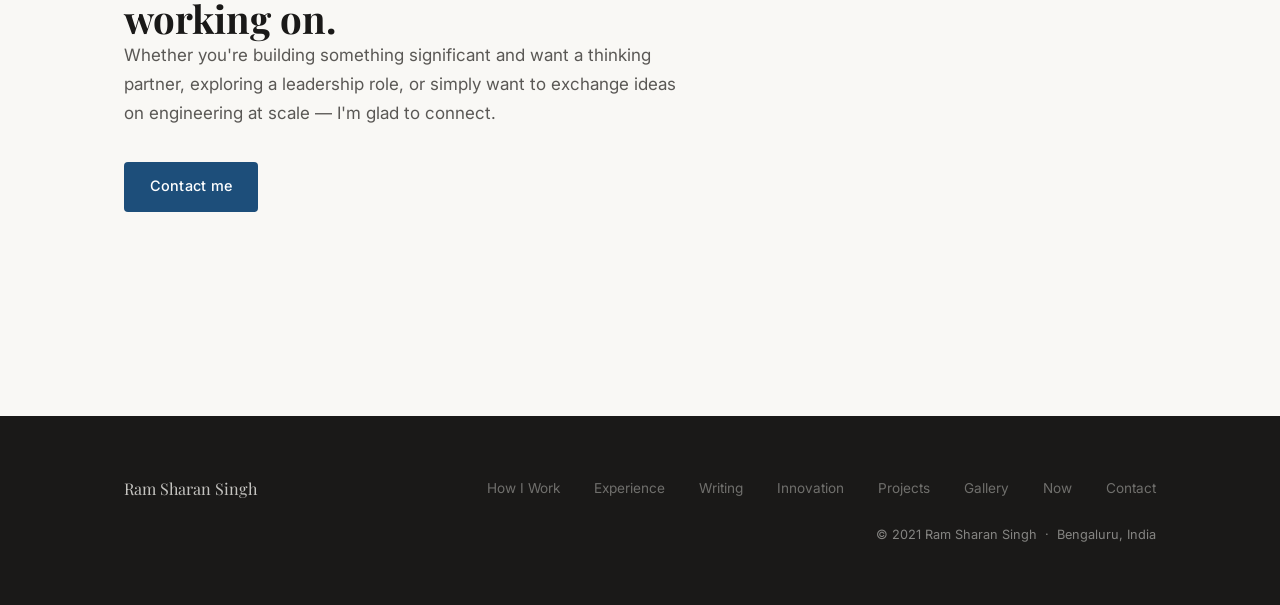
==== commit d5c382bb: "Set footer copyright year to 2021 Co-Authored-By: Claude Sonnet 5 <noreply@anthropic.com>" ====
--- a/index.html
+++ b/index.html
@@ -367,7 +367,7 @@
       </nav>
       <p class="footer-copy">
         <!-- Customize: update year automatically or manually -->
-        &copy; 2026 Ram Sharan Singh &nbsp;·&nbsp; Bengaluru, India
+        &copy; 2021 Ram Sharan Singh &nbsp;·&nbsp; Bengaluru, India
       </p>
     </div>
   </footer>
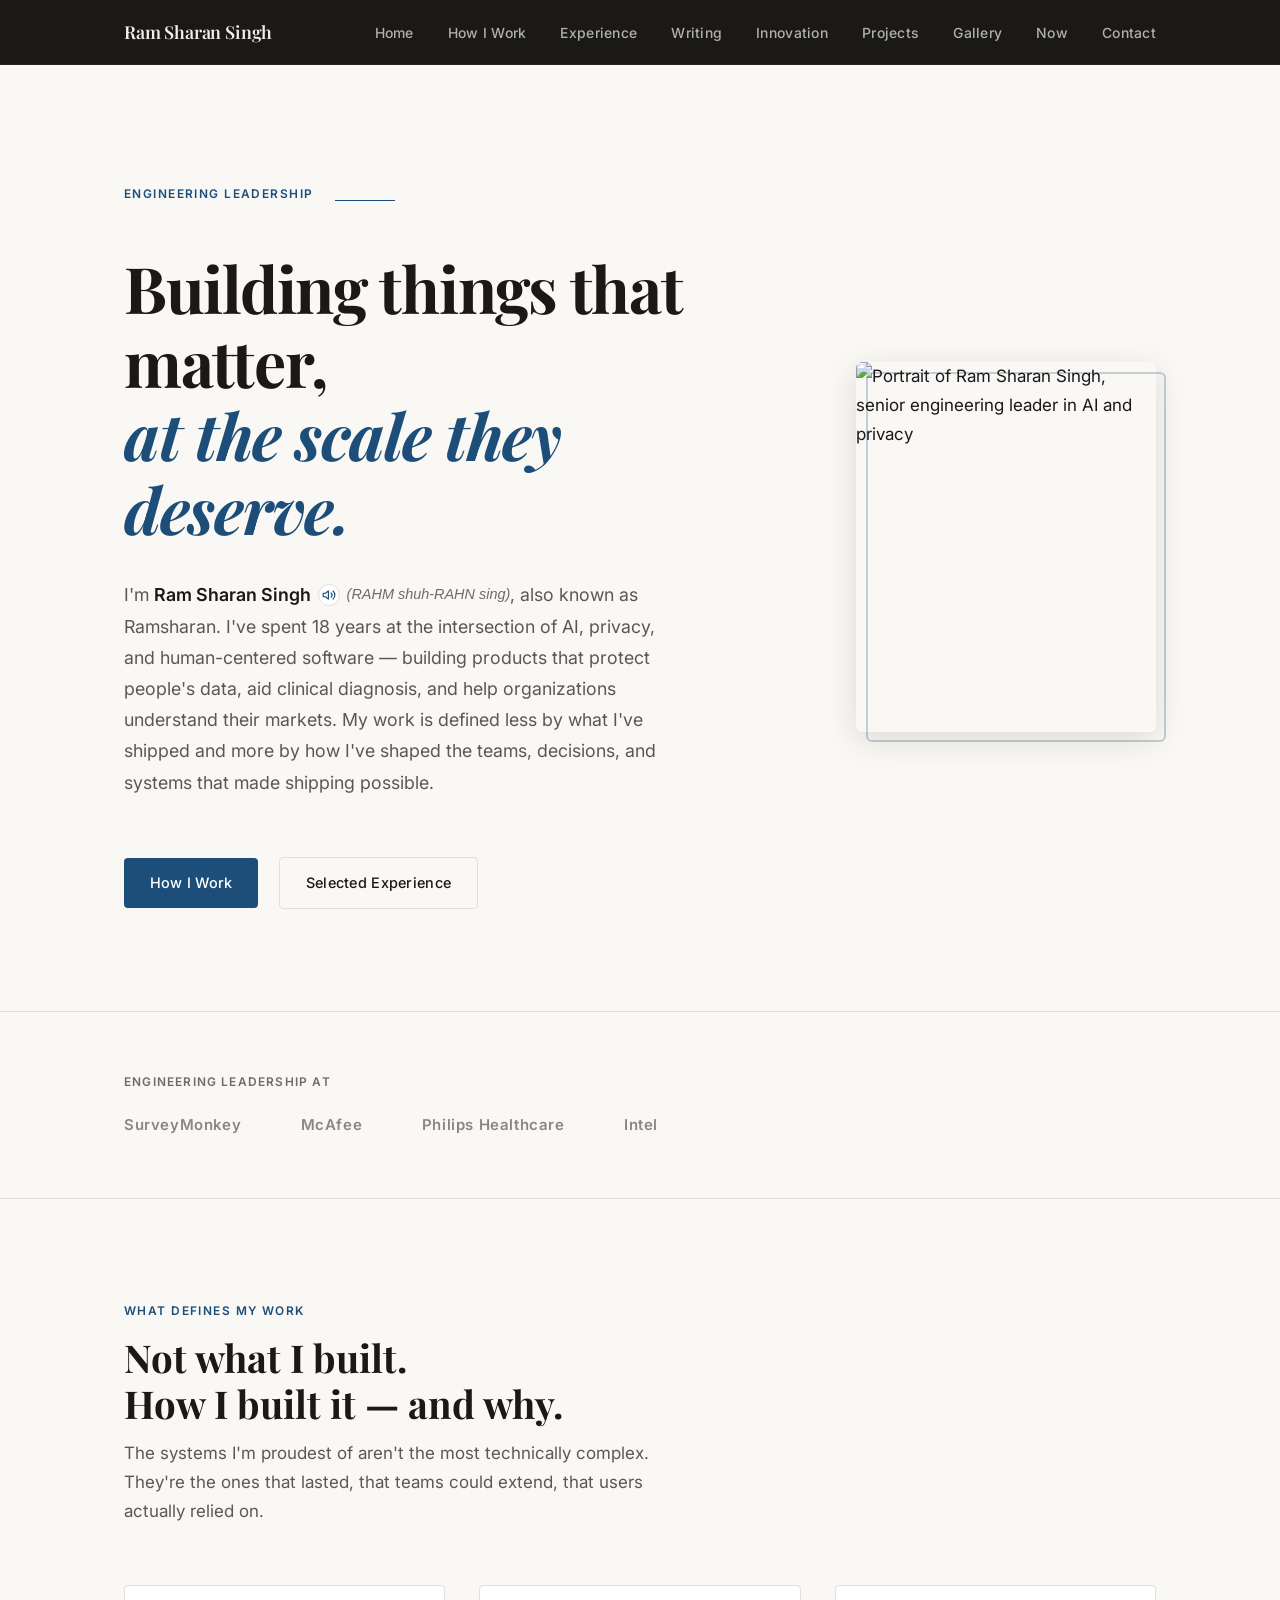
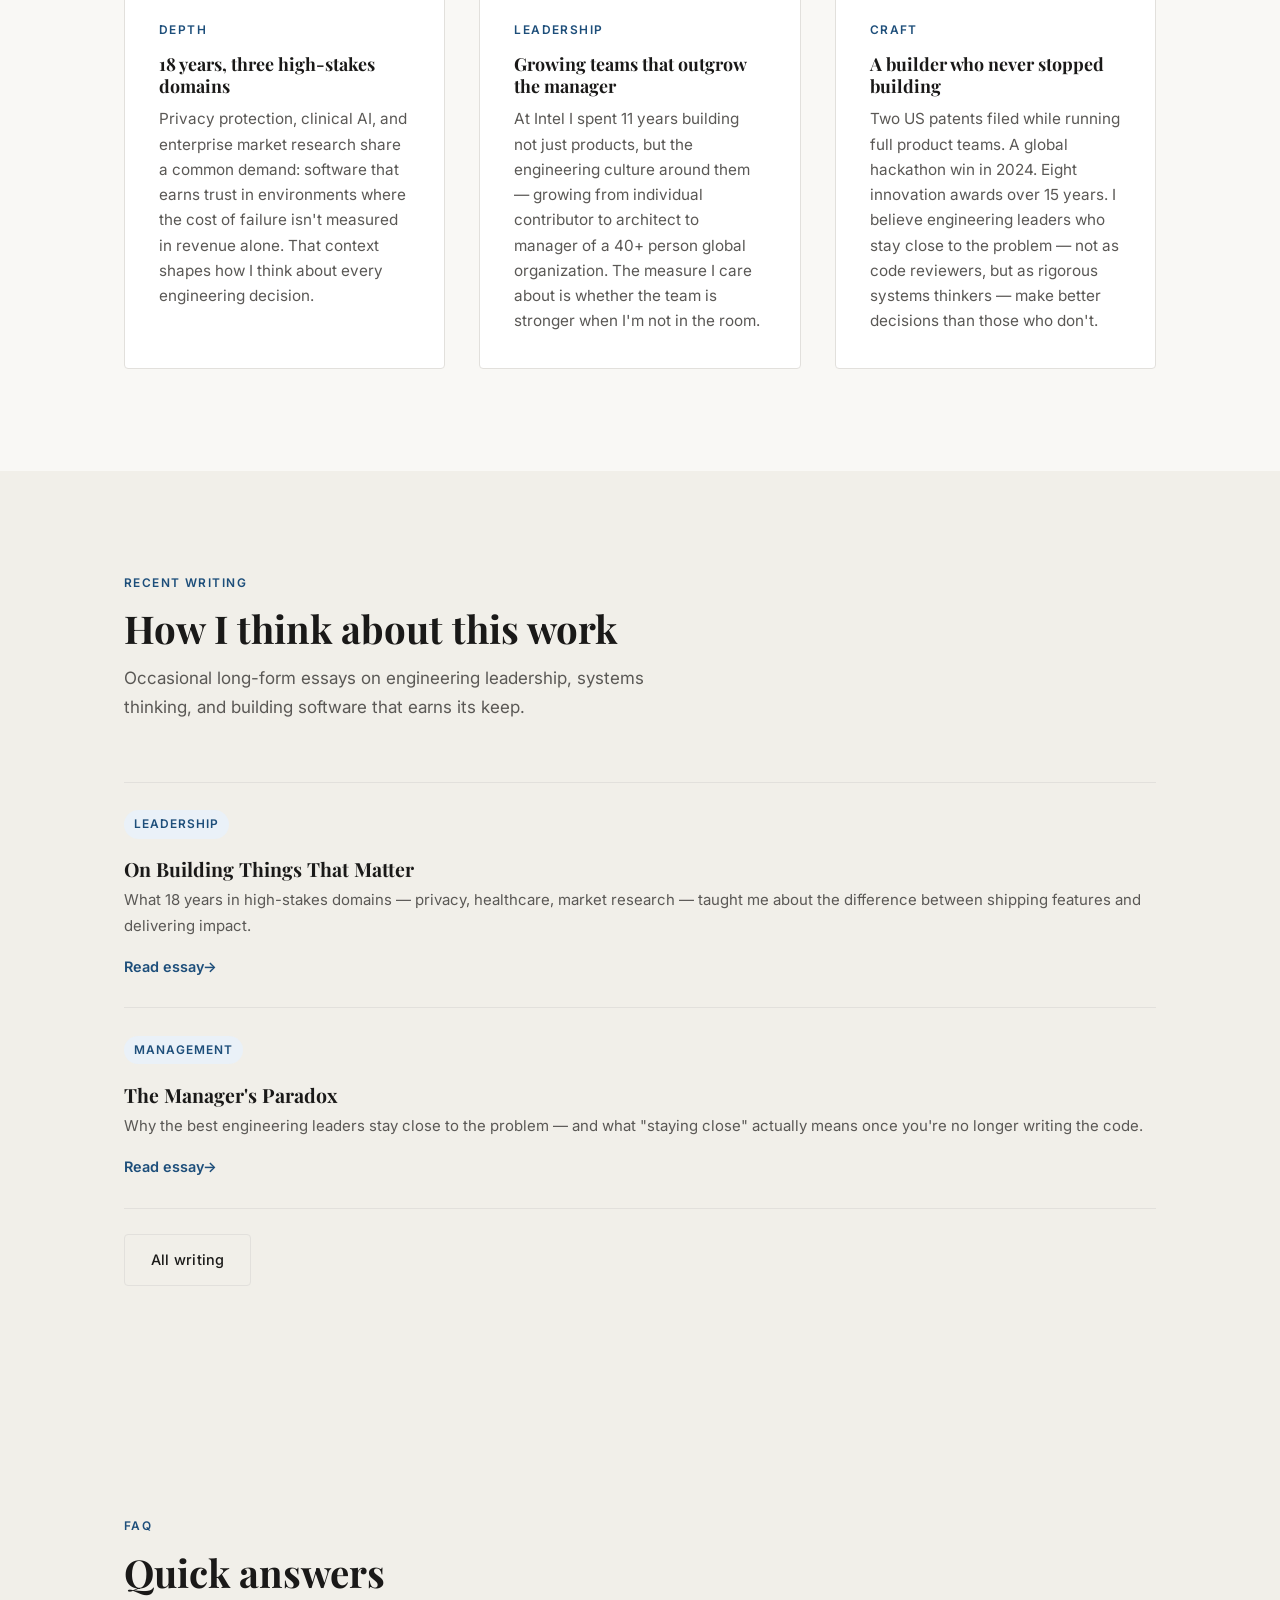
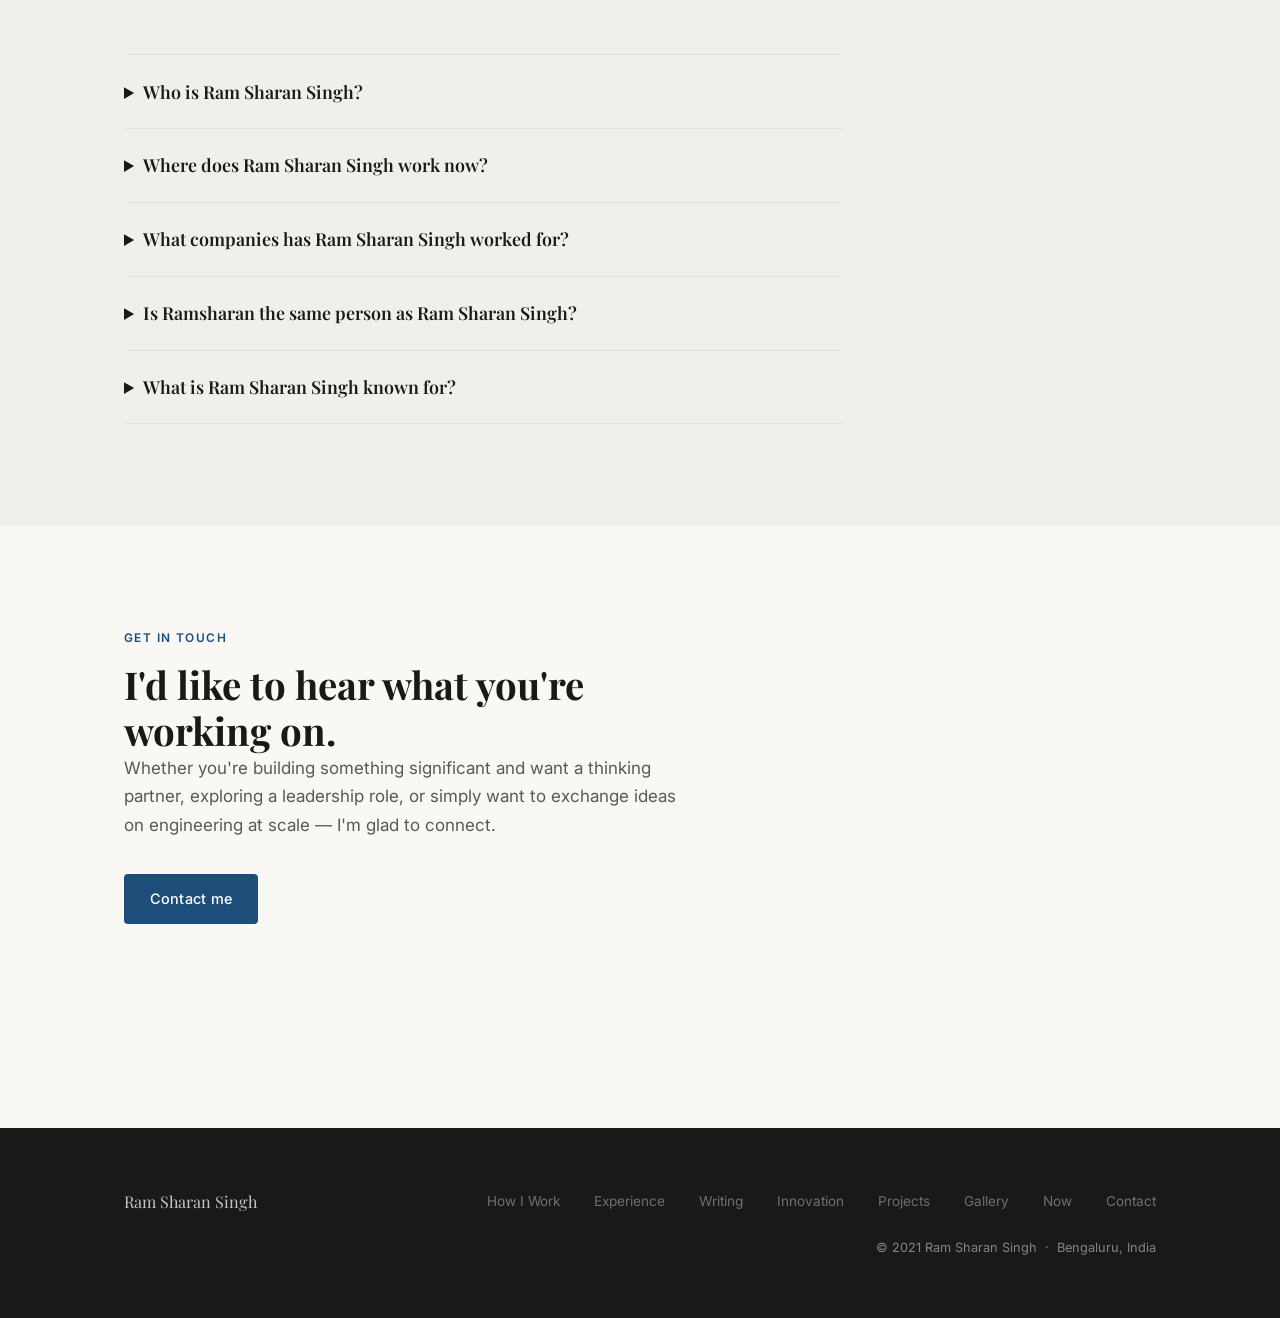
==== commit 0c31fce1: "Improve SEO for name-search visibility and image indexing - Add image sitemap extension (sitemap.xml" ====
--- a/index.html
+++ b/index.html
@@ -25,59 +25,104 @@
   <!-- Canonical -->
   <link rel="canonical" href="https://ramsharans.com/" />
 
-  <!-- JSON-LD: Person schema -->
+  <!-- JSON-LD: ProfilePage wrapping Person schema — Google's recommended
+       structured data for personal name-search visibility -->
   <script type="application/ld+json">
   {
     "@context": "https://schema.org",
-    "@type": "Person",
-    "name": "Ram Sharan Singh",
-    "alternateName": ["Ramsharan", "Ram Sharan"],
-    "jobTitle": "Senior Engineering Manager",
-    "description": "Engineering leader with 18 years of experience building AI-powered products in privacy, healthcare, and market research at SurveyMonkey, McAfee, Philips Healthcare, and Intel.",
-    "url": "https://ramsharans.com",
-    "image": "https://ramsharans.com/images/photo.png",
-    "sameAs": [
-      "https://www.linkedin.com/in/ramsharans",
-      "https://github.com/ramsharans"
-    ],
-    "worksFor": {
-      "@type": "Organization",
-      "name": "SurveyMonkey",
-      "url": "https://www.surveymonkey.com"
-    },
-    "address": {
-      "@type": "PostalAddress",
-      "addressLocality": "Bengaluru",
-      "addressRegion": "Karnataka",
-      "addressCountry": "IN"
-    },
-    "alumniOf": [
-      { "@type": "Organization", "name": "McAfee" },
-      { "@type": "Organization", "name": "Philips Healthcare" },
-      { "@type": "Organization", "name": "Intel" }
-    ],
-    "knowsAbout": [
-      "Engineering Leadership",
-      "Artificial Intelligence",
-      "Privacy Technology",
-      "Cloud Architecture",
-      "Healthcare Technology",
-      "Market Research Technology",
-      "Software Engineering Management",
-      "Distributed Systems"
-    ],
-    "hasCredential": [
-      {
-        "@type": "EducationalOccupationalCredential",
-        "name": "Master of Computer Applications",
-        "credentialCategory": "degree"
+    "@type": "ProfilePage",
+    "dateCreated": "2025-03-31",
+    "dateModified": "2026-07-22",
+    "mainEntity": {
+      "@type": "Person",
+      "name": "Ram Sharan Singh",
+      "alternateName": ["Ramsharan", "Ram Sharan", "Ramsharan Singh", "Ram S. Singh", "Ram Sharan Singh Ramsharan"],
+      "givenName": "Ram Sharan",
+      "familyName": "Singh",
+      "jobTitle": "Senior Engineering Manager",
+      "description": "Ram Sharan Singh (Ramsharan) is a senior engineering leader with 18 years of experience building AI-powered products in privacy, healthcare, and market research at SurveyMonkey, McAfee, Philips Healthcare, and Intel.",
+      "url": "https://ramsharans.com",
+      "image": "https://ramsharans.com/images/photo.png",
+      "sameAs": [
+        "https://www.linkedin.com/in/ramsharans",
+        "https://github.com/ramsharans"
+      ],
+      "worksFor": {
+        "@type": "Organization",
+        "name": "SurveyMonkey",
+        "url": "https://www.surveymonkey.com"
       },
-      {
-        "@type": "EducationalOccupationalCredential",
-        "name": "The Leadership Consortium Certificate",
-        "credentialCategory": "certificate"
-      }
-    ]
+      "address": {
+        "@type": "PostalAddress",
+        "addressLocality": "Bengaluru",
+        "addressRegion": "Karnataka",
+        "addressCountry": "IN"
+      },
+      "alumniOf": [
+        { "@type": "Organization", "name": "McAfee", "url": "https://www.mcafee.com" },
+        { "@type": "Organization", "name": "Philips Healthcare", "url": "https://www.philips.com/healthcare" },
+        { "@type": "Organization", "name": "Intel", "url": "https://www.intel.com" }
+      ],
+      "hasOccupation": [
+        {
+          "@type": "Role",
+          "roleName": "Senior Engineering Manager",
+          "startDate": "2024",
+          "memberOf": { "@type": "Organization", "name": "SurveyMonkey", "url": "https://www.surveymonkey.com" }
+        },
+        {
+          "@type": "Role",
+          "roleName": "Engineering Manager",
+          "startDate": "2021",
+          "endDate": "2024",
+          "memberOf": { "@type": "Organization", "name": "McAfee", "url": "https://www.mcafee.com" }
+        },
+        {
+          "@type": "Role",
+          "roleName": "Engineering Lead",
+          "startDate": "2019",
+          "endDate": "2021",
+          "memberOf": { "@type": "Organization", "name": "Philips Healthcare", "url": "https://www.philips.com/healthcare" }
+        },
+        {
+          "@type": "Role",
+          "roleName": "Software Engineer to Architect to Manager",
+          "startDate": "2008",
+          "endDate": "2019",
+          "memberOf": { "@type": "Organization", "name": "Intel", "url": "https://www.intel.com" }
+        }
+      ],
+      "knowsAbout": [
+        "Engineering Leadership",
+        "Artificial Intelligence",
+        "Privacy Technology",
+        "Cloud Architecture",
+        "Healthcare Technology",
+        "Market Research Technology",
+        "Software Engineering Management",
+        "Distributed Systems"
+      ],
+      "hasCredential": [
+        {
+          "@type": "EducationalOccupationalCredential",
+          "name": "Master of Computer Applications",
+          "credentialCategory": "degree"
+        },
+        {
+          "@type": "EducationalOccupationalCredential",
+          "name": "The Leadership Consortium Certificate",
+          "credentialCategory": "certificate"
+        }
+      ],
+      "award": [
+        "US Patent 12314431 B2 — Privacy Exposure Risk",
+        "US Patent Application 2022/0391927 A1 — Digital Exhaust",
+        "SurveyMonkey Global Hackathon Winner, 2024",
+        "Intel Innovative Ideas Award, 2016",
+        "Intel Innovation Challenge Winner, 2012",
+        "NAVTEQ Global LBS Challenge Winner (Asia-Pacific), 2009"
+      ]
+    }
   }
   </script>
 
@@ -93,6 +138,74 @@
       "@type": "Person",
       "name": "Ram Sharan Singh"
     }
+  }
+  </script>
+
+  <!-- JSON-LD: FAQPage schema — mirrors the visible FAQ section below.
+       Keep both in sync if either changes. -->
+  <script type="application/ld+json">
+  {
+    "@context": "https://schema.org",
+    "@type": "FAQPage",
+    "mainEntity": [
+      {
+        "@type": "Question",
+        "name": "Who is Ram Sharan Singh?",
+        "acceptedAnswer": {
+          "@type": "Answer",
+          "text": "Ram Sharan Singh — also known as Ramsharan or Ramsharan Singh — is a senior engineering leader based in Bengaluru, India, with 18 years of experience building AI-powered products in privacy, healthcare, and market research."
+        }
+      },
+      {
+        "@type": "Question",
+        "name": "Where does Ram Sharan Singh work now?",
+        "acceptedAnswer": {
+          "@type": "Answer",
+          "text": "Ram Sharan Singh currently leads engineering at SurveyMonkey in Bengaluru, responsible for the SM Apply, Market Research Solutions, and Wufoo product lines."
+        }
+      },
+      {
+        "@type": "Question",
+        "name": "What companies has Ram Sharan Singh worked for?",
+        "acceptedAnswer": {
+          "@type": "Answer",
+          "text": "Ram Sharan Singh has worked at SurveyMonkey (2024–present), McAfee (2021–2024), Philips Healthcare (2019–2021), and Intel (2008–2019), spanning privacy technology, clinical AI, and consumer security."
+        }
+      },
+      {
+        "@type": "Question",
+        "name": "Is Ramsharan the same person as Ram Sharan Singh?",
+        "acceptedAnswer": {
+          "@type": "Answer",
+          "text": "Yes. Ramsharan and Ramsharan Singh are the same person as Ram Sharan Singh — a senior engineering leader at SurveyMonkey, previously at McAfee, Philips Healthcare, and Intel."
+        }
+      },
+      {
+        "@type": "Question",
+        "name": "What is Ram Sharan Singh known for?",
+        "acceptedAnswer": {
+          "@type": "Answer",
+          "text": "Two US patents in privacy technology (US 12314431 B2 and US 2022/0391927 A1), a 2024 SurveyMonkey Global Hackathon win, and eight innovation awards across 15 years at Intel and McAfee."
+        }
+      }
+    ]
+  }
+  </script>
+
+  <!-- JSON-LD: ImageObject schema — ties the hero portrait to Ram Sharan Singh for Google Images -->
+  <script type="application/ld+json">
+  {
+    "@context": "https://schema.org",
+    "@type": "ImageObject",
+    "contentUrl": "https://ramsharans.com/images/photo.png",
+    "url": "https://ramsharans.com/images/photo.png",
+    "name": "Ram Sharan Singh — Senior Engineering Leader",
+    "caption": "Portrait of Ram Sharan Singh, senior engineering leader in AI and privacy at SurveyMonkey",
+    "creditText": "Ram Sharan Singh",
+    "representativeOfPage": true,
+    "width": "420",
+    "height": "520",
+    "about": { "@type": "Person", "name": "Ram Sharan Singh", "url": "https://ramsharans.com" }
   }
   </script>
 
@@ -330,6 +443,78 @@
     </section>
 
     <!-- ============================================================
+         FAQ — mirrors the FAQPage JSON-LD in <head>. Keep both in sync;
+         Google requires structured data to match visible page content.
+         ============================================================ -->
+    <section class="section section-alt">
+      <div class="container">
+
+        <div class="section-header">
+          <span class="eyebrow">FAQ</span>
+          <h2>Quick answers</h2>
+        </div>
+
+        <div style="display:flex; flex-direction:column; gap:0; max-width:720px;">
+
+          <details style="padding: 1.25rem 0; border-top: 1px solid var(--border);">
+            <summary style="cursor:pointer; font-weight:600; font-family:var(--font-serif); font-size:1.05rem;">
+              Who is Ram Sharan Singh?
+            </summary>
+            <p style="margin-top:0.75rem; color:var(--text-secondary); font-size:0.95rem; line-height:1.7;">
+              Ram Sharan Singh — also known as Ramsharan or Ramsharan Singh — is a senior engineering
+              leader based in Bengaluru, India, with 18 years of experience building AI-powered products
+              in privacy, healthcare, and market research.
+            </p>
+          </details>
+
+          <details style="padding: 1.25rem 0; border-top: 1px solid var(--border);">
+            <summary style="cursor:pointer; font-weight:600; font-family:var(--font-serif); font-size:1.05rem;">
+              Where does Ram Sharan Singh work now?
+            </summary>
+            <p style="margin-top:0.75rem; color:var(--text-secondary); font-size:0.95rem; line-height:1.7;">
+              Ram Sharan Singh currently leads engineering at SurveyMonkey in Bengaluru, responsible
+              for the SM Apply, Market Research Solutions, and Wufoo product lines.
+            </p>
+          </details>
+
+          <details style="padding: 1.25rem 0; border-top: 1px solid var(--border);">
+            <summary style="cursor:pointer; font-weight:600; font-family:var(--font-serif); font-size:1.05rem;">
+              What companies has Ram Sharan Singh worked for?
+            </summary>
+            <p style="margin-top:0.75rem; color:var(--text-secondary); font-size:0.95rem; line-height:1.7;">
+              Ram Sharan Singh has worked at SurveyMonkey (2024–present), McAfee (2021–2024),
+              Philips Healthcare (2019–2021), and Intel (2008–2019), spanning privacy technology,
+              clinical AI, and consumer security.
+            </p>
+          </details>
+
+          <details style="padding: 1.25rem 0; border-top: 1px solid var(--border);">
+            <summary style="cursor:pointer; font-weight:600; font-family:var(--font-serif); font-size:1.05rem;">
+              Is Ramsharan the same person as Ram Sharan Singh?
+            </summary>
+            <p style="margin-top:0.75rem; color:var(--text-secondary); font-size:0.95rem; line-height:1.7;">
+              Yes. Ramsharan and Ramsharan Singh are the same person as Ram Sharan Singh — a senior
+              engineering leader at SurveyMonkey, previously at McAfee, Philips Healthcare, and Intel.
+            </p>
+          </details>
+
+          <details style="padding: 1.25rem 0; border-top: 1px solid var(--border); border-bottom: 1px solid var(--border);">
+            <summary style="cursor:pointer; font-weight:600; font-family:var(--font-serif); font-size:1.05rem;">
+              What is Ram Sharan Singh known for?
+            </summary>
+            <p style="margin-top:0.75rem; color:var(--text-secondary); font-size:0.95rem; line-height:1.7;">
+              Two US patents in privacy technology (US 12314431 B2 and US 2022/0391927 A1), a 2024
+              SurveyMonkey Global Hackathon win, and eight innovation awards across 15 years at Intel
+              and McAfee. See the <a href="innovation.html" style="color:var(--accent); text-decoration:underline; text-underline-offset:2px;">Innovation page</a> for details.
+            </p>
+          </details>
+
+        </div>
+
+      </div>
+    </section>
+
+    <!-- ============================================================
          CONTACT CTA
          ============================================================ -->
     <section class="section">
--- a/css/main.css
+++ b/css/main.css
@@ -975,6 +975,13 @@
 }
 
 /* --- Contact --- */
+.contact-grid {
+  display: grid;
+  grid-template-columns: 1fr 1fr;
+  gap: var(--space-2xl);
+  align-items: start;
+}
+
 .contact-body {
   max-width: 580px;
 }
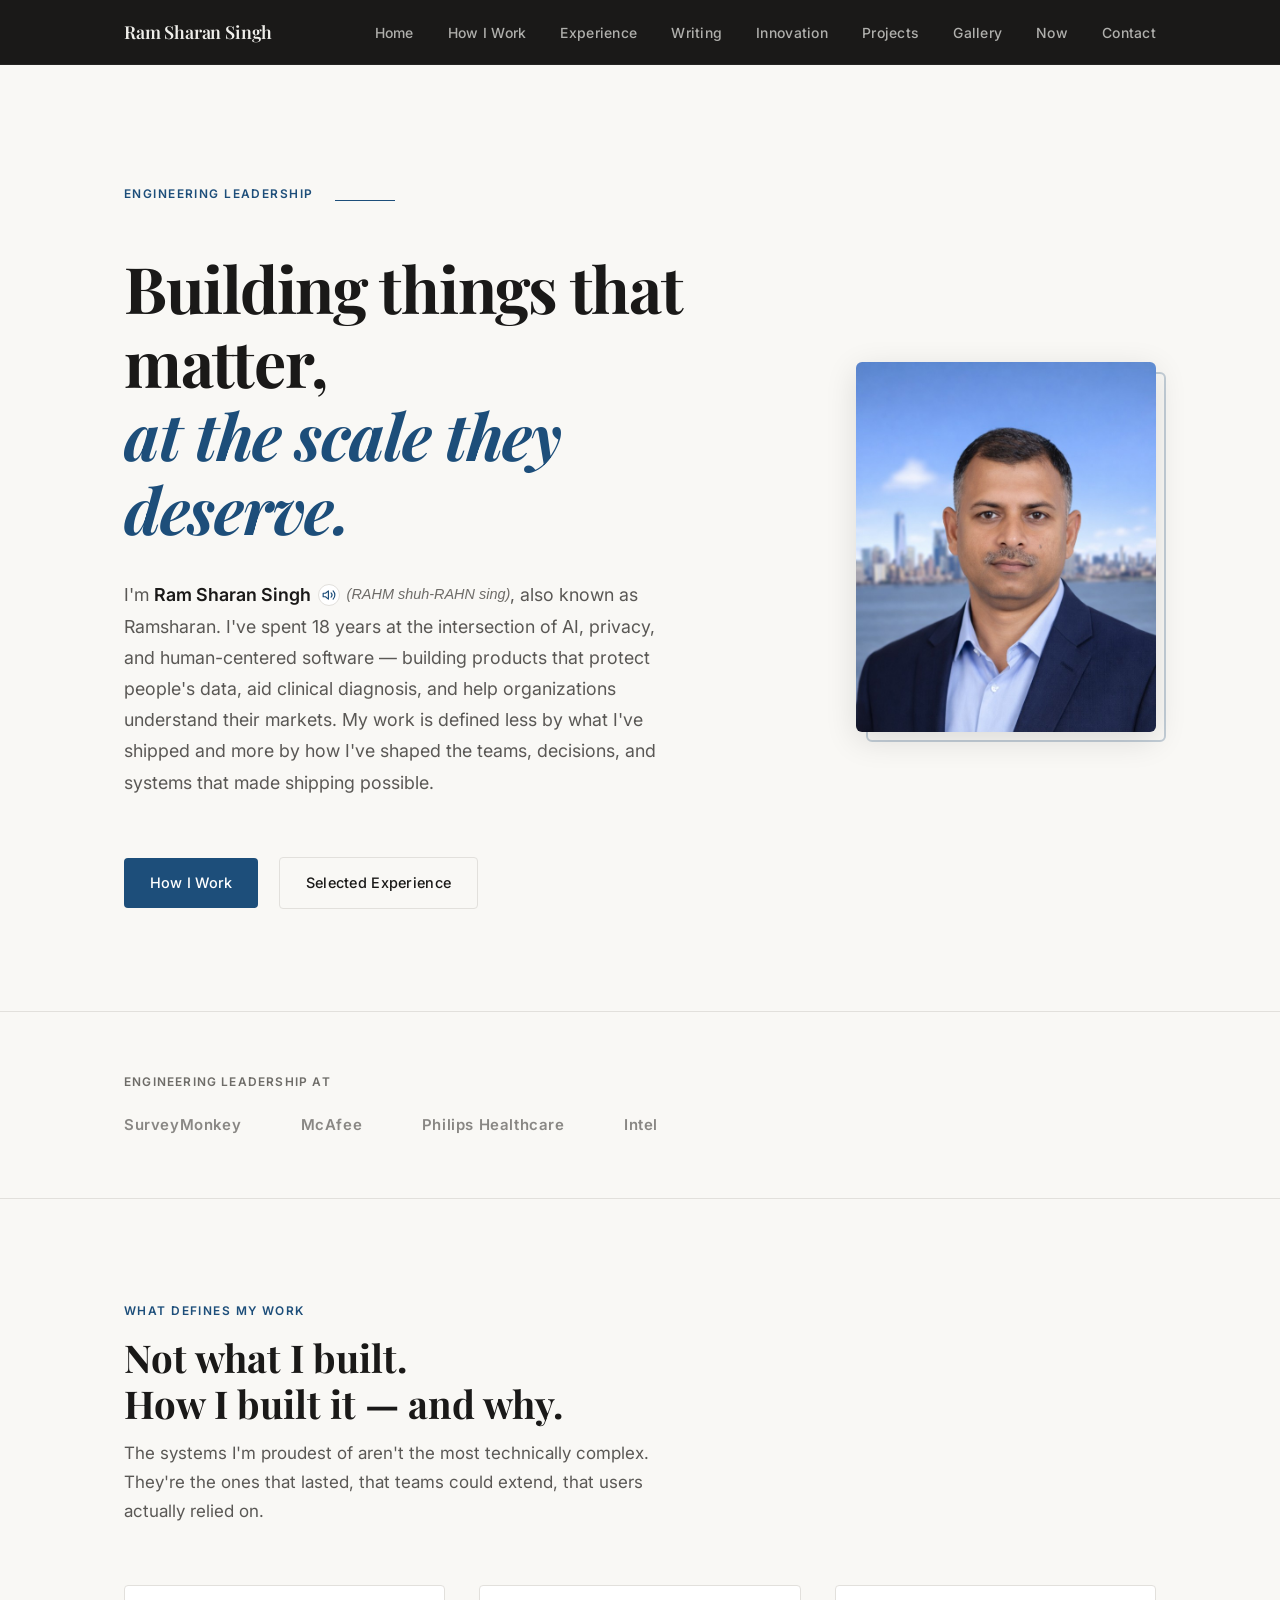
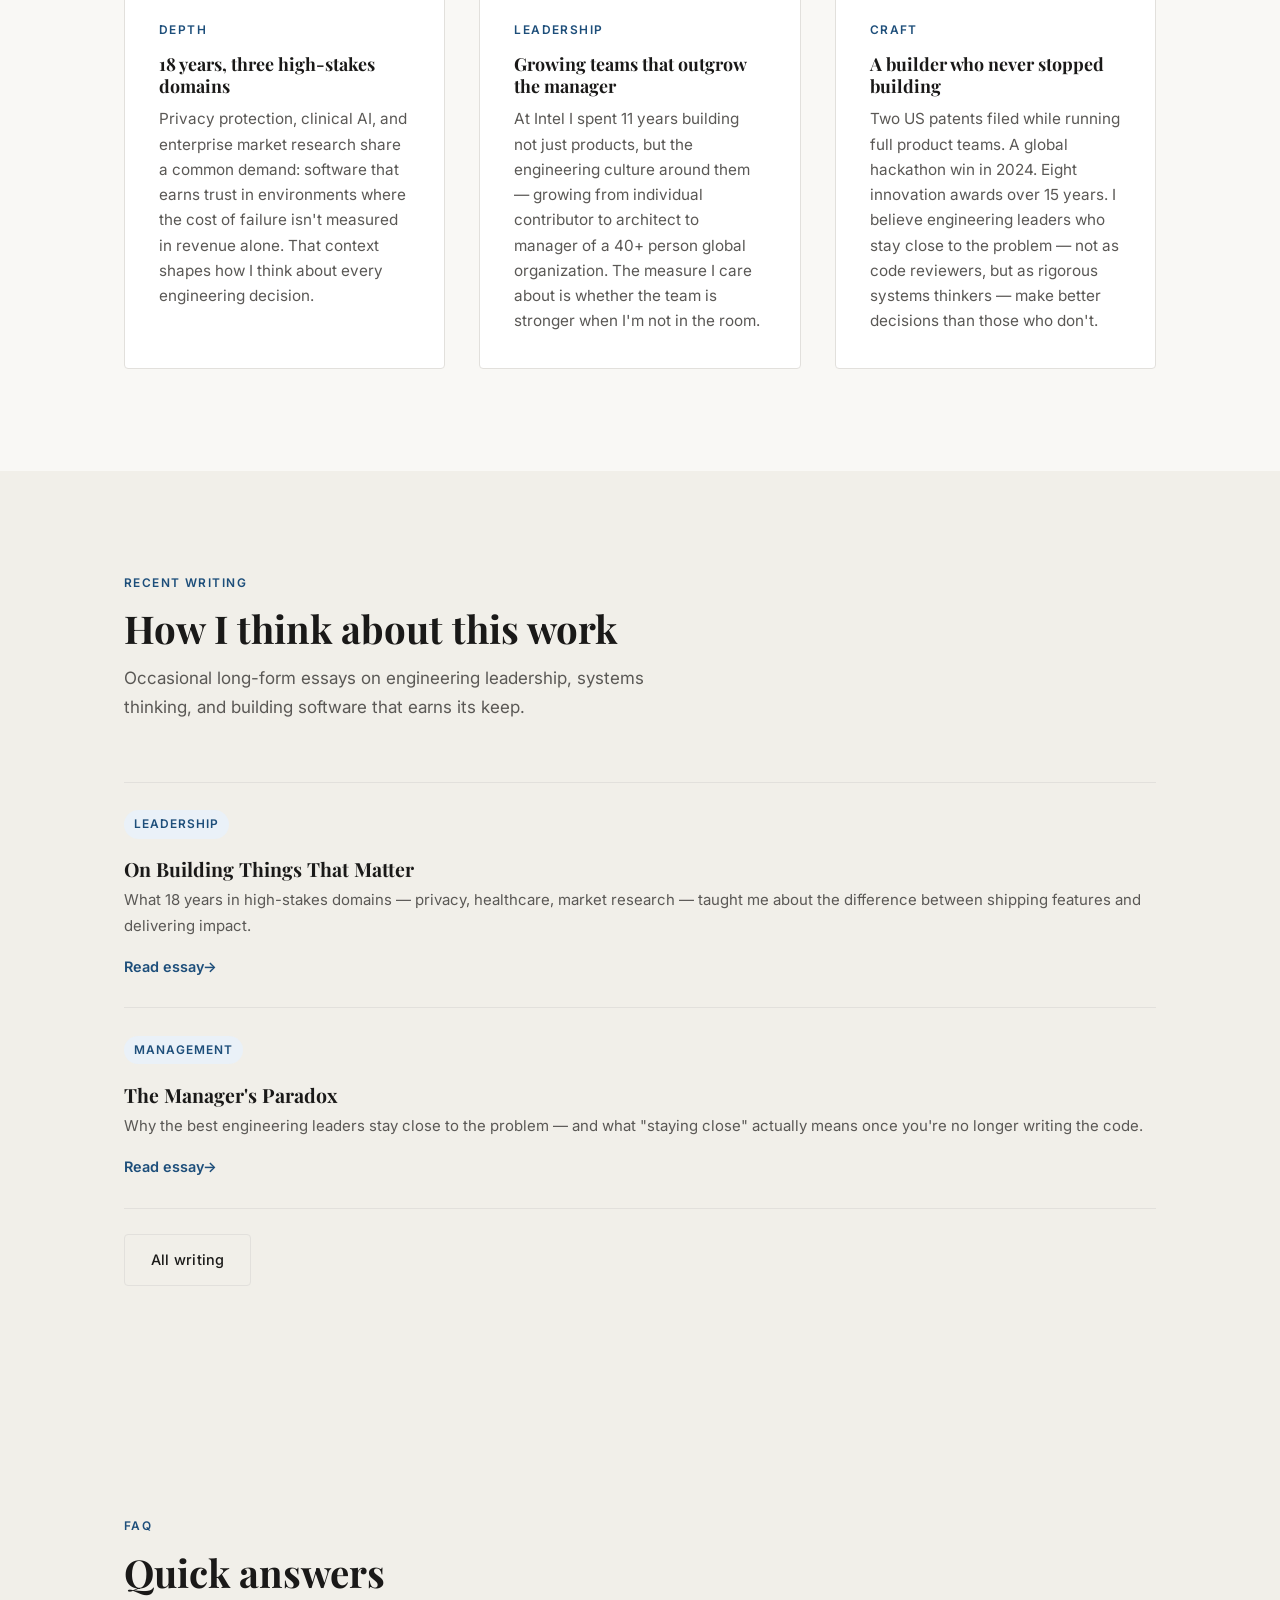
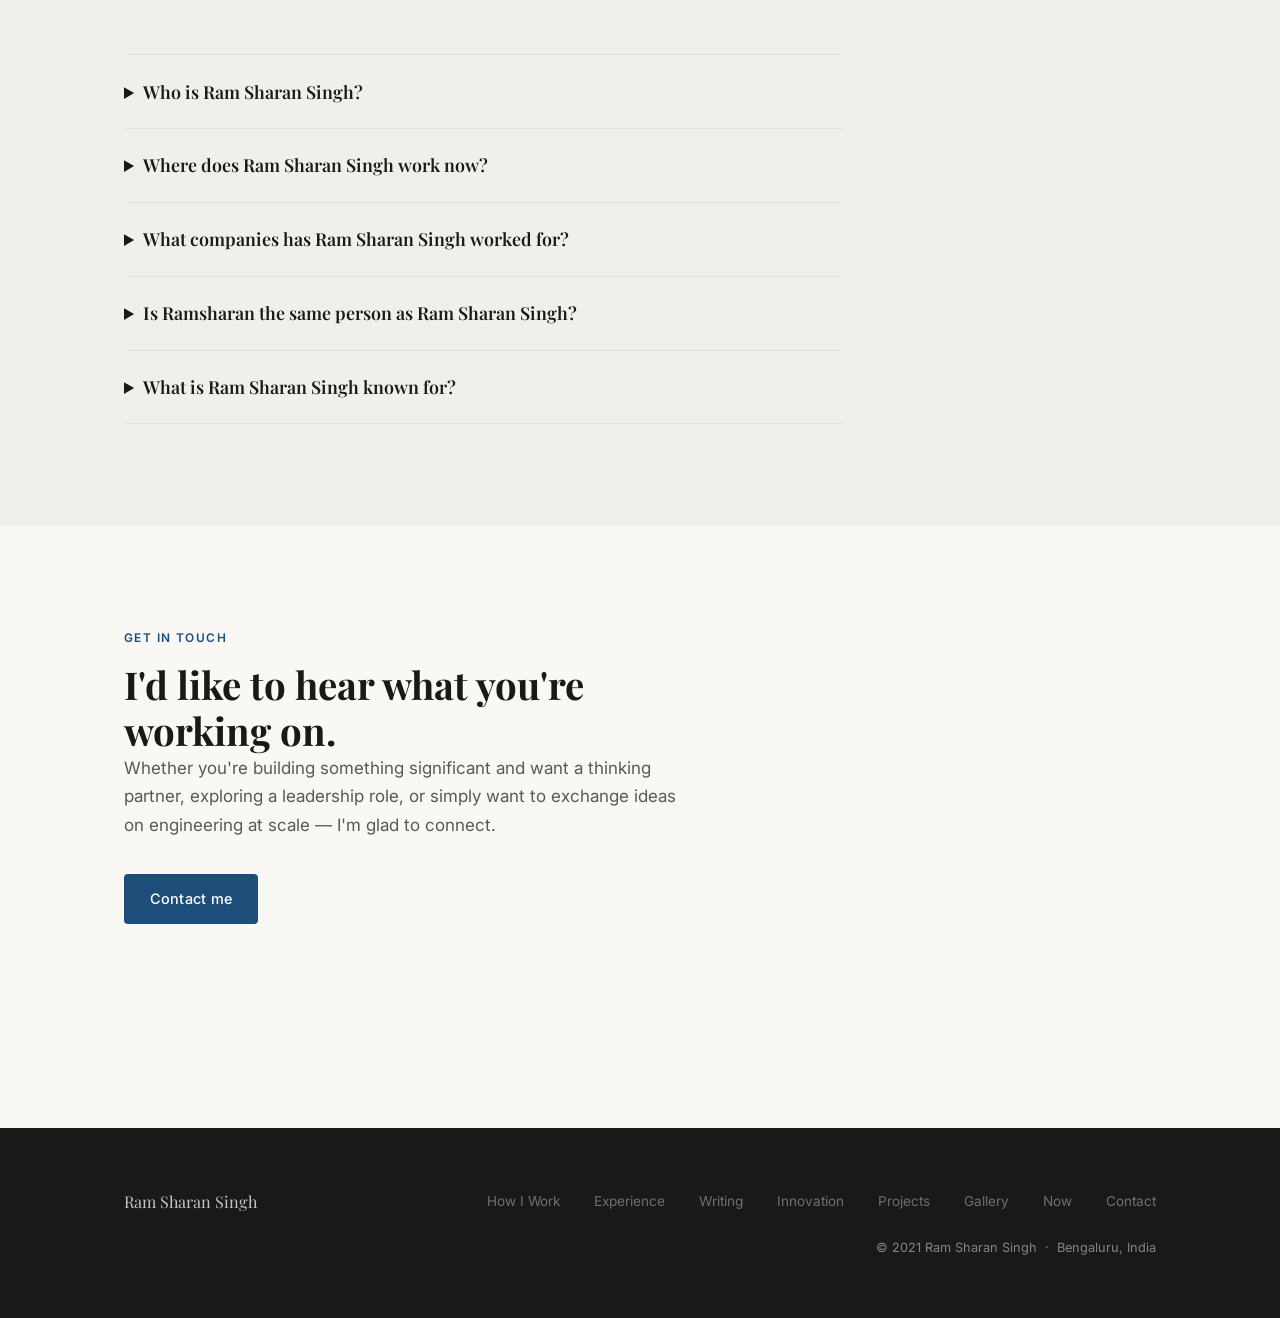
==== commit 44f91490: "Update image paths and JSON-LD URLs with ram_sharan_singh prefix" ====
--- a/index.html
+++ b/index.html
@@ -210,7 +210,7 @@
   </script>
 
   <!-- Favicon -->
-  <link rel="icon" type="image/svg+xml" href="images/favicon.svg" />
+  <link rel="icon" type="image/svg+xml" href="images/ram_sharan_singh_favicon.svg" />
   <!-- Theme colour for mobile browsers -->
   <meta name="theme-color" content="#1D4E7A" />
 
@@ -301,7 +301,7 @@
           <div class="hero-photo-wrap">
             <div class="hero-photo-frame">
               <img
-                src="images/photo.png"
+                src="images/ram_sharan_singh_photo.png"
                 alt="Portrait of Ram Sharan Singh, senior engineering leader in AI and privacy"
                 class="hero-photo"
                 width="420"
--- a/css/main.css
+++ b/css/main.css
@@ -842,6 +842,87 @@
   align-items: start;
 }
 
+.rec-grid {
+  display: grid;
+  grid-template-columns: repeat(auto-fit, minmax(260px, 1fr));
+  gap: var(--space-md);
+  align-items: stretch;
+}
+
+.rec-card {
+  min-height: 320px;
+  padding: var(--space-md);
+  border: 1px solid var(--border);
+  border-top: 3px solid var(--accent);
+  border-radius: var(--radius);
+  background: var(--surface);
+  display: flex;
+  flex-direction: column;
+  justify-content: space-between;
+  gap: var(--space-sm);
+  transition: transform var(--transition), box-shadow var(--transition), border-color var(--transition);
+}
+
+.rec-card:hover {
+  transform: translateY(-2px);
+  border-color: var(--accent);
+  box-shadow: 0 14px 36px rgba(29,78,122,0.08);
+}
+
+.rec-quote {
+  font-size: 0.85rem;
+  line-height: 1.55;
+  color: var(--text-secondary);
+  font-style: italic;
+}
+
+.rec-person {
+  display: flex;
+  align-items: center;
+  gap: var(--space-sm);
+}
+
+.rec-avatar {
+  flex-shrink: 0;
+  width: 32px;
+  height: 32px;
+  border-radius: 50%;
+  background: var(--accent);
+  color: #fff;
+  display: flex;
+  align-items: center;
+  justify-content: center;
+  font-size: 0.72rem;
+  font-weight: 600;
+  letter-spacing: 0.02em;
+}
+
+.rec-person-info {
+  display: flex;
+  flex-direction: column;
+  gap: 0.15rem;
+  min-width: 0;
+}
+
+.rec-name {
+  line-height: 1.3;
+}
+
+.rec-role {
+  line-height: 1.4;
+}
+
+.rec-name {
+  font-weight: 600;
+  font-size: 0.92rem;
+  color: var(--text-primary);
+}
+
+.rec-role {
+  font-size: 0.82rem;
+  color: var(--text-secondary);
+}
+
 .gallery-card {
   overflow: hidden;
   border: 1px solid var(--border);
